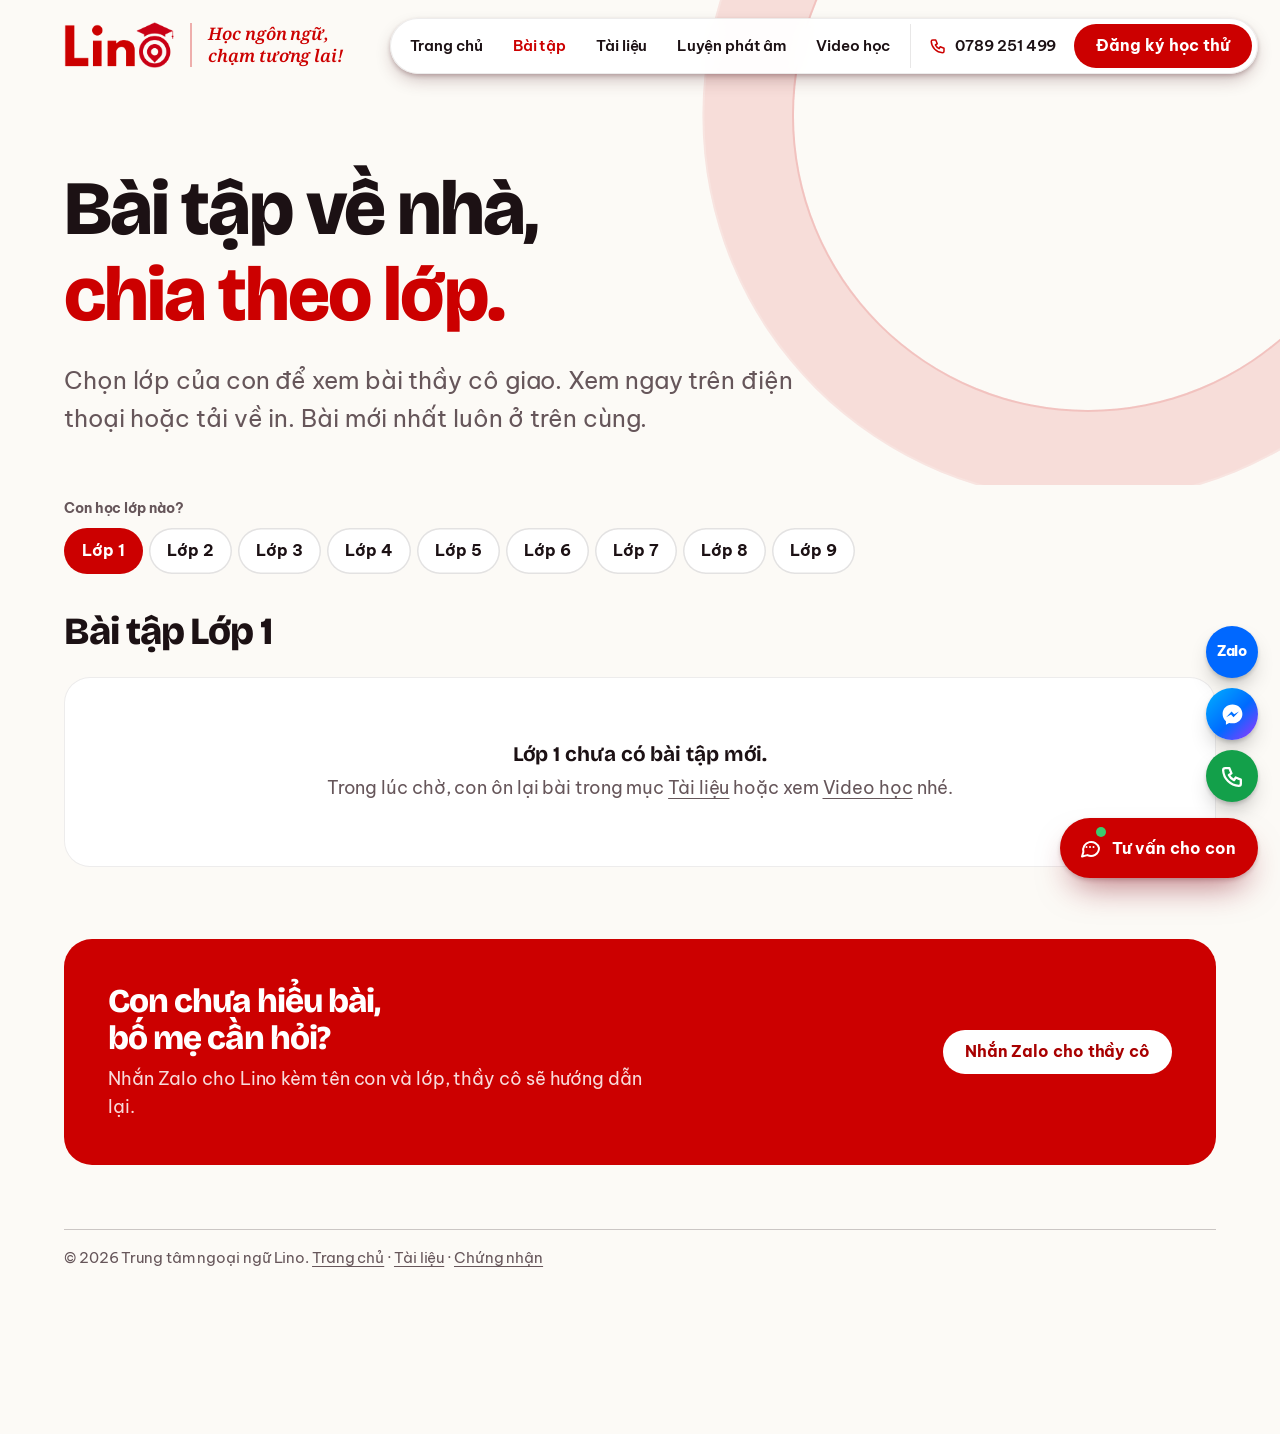
==== bai-tap.html @ 850c0e8b "Bài tập về nhà (Lớp 1-9), Chứng nhận và trang Quản lý file để chủ trung tâm tự tải lên - functions/a" ====
<!doctype html>
<html lang="vi">
<head>
<meta charset="utf-8">
<meta name="viewport" content="width=device-width, initial-scale=1, viewport-fit=cover">
<title>Bài tập về nhà · Lino</title>
<meta name="description" content="Bài tập về nhà thầy cô Lino giao cho từng lớp, xem trên điện thoại hoặc tải về in. Trung tâm ngoại ngữ Lino, Như Quỳnh, Hưng Yên.">
<meta name="theme-color" content="#CC0000">
<meta property="og:title" content="Bài tập về nhà · Lino">
<link rel="canonical" href="https://linoedugroup.com/bai-tap">
<meta property="og:description" content="Bài tập về nhà thầy cô Lino giao cho từng lớp, xem trên điện thoại hoặc tải về in.">
<meta property="og:url" content="https://linoedugroup.com/bai-tap">
<meta property="og:type" content="website">
<meta property="og:site_name" content="Lino Edu">
<meta property="og:image" content="https://linoedugroup.com/assets/share.jpg">
<meta property="og:image:width" content="1200">
<meta property="og:image:height" content="630">
<meta name="twitter:card" content="summary_large_image">
<link rel="icon" href="assets/mark.webp" type="image/webp">
<link rel="apple-touch-icon" href="assets/icon-180.png">
<link rel="preconnect" href="https://fonts.googleapis.com">
<link rel="preconnect" href="https://fonts.gstatic.com" crossorigin>
<link href="https://fonts.googleapis.com/css2?family=Be+Vietnam+Pro:wght@400;500;600;700&family=Bricolage+Grotesque:opsz,wght@12..96,500..800&family=Noto+Serif:ital,wght@1,600&display=swap" rel="stylesheet">
<link rel="stylesheet" href="scrollcraft.css?v=202611172050">
<link rel="stylesheet" href="site.css?v=202611172050">
<script>document.documentElement.classList.add('js');</script>
<style>
  body { background: var(--paper); }
  .p-hero { position: relative; padding: clamp(7.5rem, 13vw, 11rem) 0 clamp(2rem, 4vw, 3rem); overflow: hidden; }
  .p-hero::after { content: ""; position: absolute; z-index: 0; right: -8vw; top: -14vw; width: 46vw; aspect-ratio: 1; border-radius: 50%; pointer-events: none;
    box-shadow: 0 0 0 2px color-mix(in srgb, var(--red) 12%, transparent), 0 0 0 7vw color-mix(in srgb, var(--red) 3%, transparent), 0 0 0 calc(7vw + 2px) color-mix(in srgb, var(--red) 9%, transparent); }
  .p-hero .sc-wrap { position: relative; z-index: 1; }
  .p-hero h1 { font-size: clamp(2.6rem, 6vw, 5.4rem); max-width: 14ch; }
  .p-hero p { margin-top: var(--sc-5); max-width: 46ch; color: var(--sc-ink-soft); font-size: var(--sc-t-lg); line-height: 1.55; text-wrap: pretty; }

  .cn { padding-block: var(--sc-4) clamp(4rem, 9vw, 8rem); }
  .cn__anh { columns: 3 280px; column-gap: clamp(0.9rem, 1.6vw, 1.4rem); }
  .cn__the { break-inside: avoid; display: grid; gap: 10px; width: 100%; margin: 0 0 clamp(1.1rem, 2vw, 1.6rem); padding: 12px; border: 0; border-radius: 22px; background: #fff; cursor: zoom-in;
    text-align: left; color: inherit; font: inherit; box-shadow: 0 1px 2px hsl(352 55% 18% / 0.07), inset 0 0 0 1px color-mix(in srgb, var(--sc-ink) 7%, transparent);
    transition: transform 420ms var(--ease), box-shadow 420ms var(--ease); }
  .cn__the img { width: 100%; height: auto; display: block; border-radius: 12px; background: var(--blush); }
  .cn__the b { font: 700 1.05rem/1.3 var(--sc-font-display); padding: 0 4px; }
  .cn__the small { color: var(--sc-ink-soft); font-size: 0.88rem; line-height: 1.45; padding: 0 4px 4px; margin-top: -4px; }
  .cn__the:focus-visible { outline: 2px solid var(--red); outline-offset: 3px; }
  @media (hover: hover) and (pointer: fine) { .cn__the:hover { transform: translateY(-3px); box-shadow: 0 22px 40px -24px hsl(352 55% 18% / 0.5), inset 0 0 0 1px color-mix(in srgb, var(--sc-ink) 7%, transparent); } }

  .cn__tep { display: grid; grid-template-columns: repeat(2, minmax(0, 1fr)); gap: 12px; margin-top: var(--sc-6); }
  .tepc { display: grid; grid-template-columns: 44px minmax(0, 1fr) auto; gap: 14px; align-items: center; padding: 14px 16px; border-radius: 20px; background: #fff;
    box-shadow: inset 0 0 0 1px color-mix(in srgb, var(--sc-ink) 8%, transparent); }
  .tepc svg { width: 40px; height: 48px; }
  .tepc b { display: block; font: 700 1.02rem/1.3 var(--sc-font-display); }
  .tepc small { display: block; margin-top: 2px; color: var(--sc-ink-soft); font-size: 0.85rem; }
  .tepc__nut { display: flex; gap: 6px; }
  .tepc__nut .btn { min-height: 40px; padding: 0 14px; font-size: 0.9rem; }


  .lop-chon { position: sticky; top: 80px; z-index: 20; padding-block: 12px; background: color-mix(in srgb, var(--paper) 92%, transparent); -webkit-backdrop-filter: blur(12px); backdrop-filter: blur(12px); }
  .lop-chon p { margin: 0 0 8px; font-weight: 700; font-size: 0.9rem; color: var(--sc-ink-soft); }
  .seg { display: flex; gap: 6px; flex-wrap: wrap; }
  .seg button { position: relative; min-height: 46px; padding: 0 18px; border-radius: 999px; border: 0; cursor: pointer; background: #fff; color: var(--sc-ink);
    font: 700 0.98rem/1 var(--sc-font-text); box-shadow: inset 0 0 0 1.5px color-mix(in srgb, var(--sc-ink) 12%, transparent); transition: background-color 200ms var(--ease), color 200ms var(--ease); }
  .seg button[aria-pressed="true"] { background: var(--red); color: #fff; box-shadow: none; }
  .seg button i { position: absolute; top: -3px; right: -3px; min-width: 20px; height: 20px; padding: 0 5px; border-radius: 999px; background: #13A04A; color: #fff; font: 700 0.7rem/20px var(--sc-font-text); font-style: normal; }
  .seg button:focus-visible { outline: 2px solid var(--sc-ink); outline-offset: 2px; }
  @media (hover: hover) and (pointer: fine) { .seg button:not([aria-pressed="true"]):hover { background: var(--blush); } }
  .bt { padding-block: var(--sc-5) clamp(4rem, 9vw, 8rem); }
  .bt__dau { display: flex; flex-wrap: wrap; justify-content: space-between; align-items: end; gap: 10px; margin-bottom: var(--sc-5); }
  .bt__dau h2 { font-size: clamp(1.7rem, 3vw, 2.6rem); }
  .bt__dau span { color: var(--sc-ink-soft); font-weight: 600; font-size: var(--sc-t-sm); }
  .bt__ds { display: grid; gap: 12px; }
  .bai { display: grid; grid-template-columns: 76px minmax(0, 1fr) auto; gap: 16px; align-items: center; padding: 14px; border-radius: 22px; background: #fff;
    box-shadow: 0 1px 2px hsl(352 55% 18% / 0.06), inset 0 0 0 1px color-mix(in srgb, var(--sc-ink) 7%, transparent); }
  .bai__hinh { width: 76px; height: 76px; border-radius: 14px; overflow: hidden; display: grid; place-items: center; background: var(--paper); border: 0; padding: 0; cursor: pointer; }
  .bai__hinh img { width: 100%; height: 100%; object-fit: cover; }
  .bai__hinh svg { width: 40px; height: 48px; }
  .bai__ngay { display: flex; flex-wrap: wrap; gap: 6px; align-items: center; font-size: 0.8rem; font-weight: 700; color: var(--sc-ink-soft); }
  .bai__moi { padding: 2px 8px; border-radius: 999px; background: var(--red); color: #fff; }
  .bai b { display: block; margin-top: 4px; font: 700 1.1rem/1.3 var(--sc-font-display); text-wrap: balance; }
  .bai p { margin-top: 4px; color: var(--sc-ink-soft); line-height: 1.5; font-size: 0.95rem; }
  .bai__nut { display: flex; gap: 6px; }
  .bai__nut .btn { min-height: 42px; padding: 0 16px; font-size: 0.92rem; }
  .hoi { margin-top: clamp(2.5rem, 6vw, 4.5rem); display: grid; grid-template-columns: minmax(0, 1fr) auto; gap: var(--sc-5); align-items: center;
    padding: clamp(1.5rem, 3.5vw, 2.75rem); border-radius: 28px; background: var(--red); color: #fff; }
  .hoi h2 { font-size: clamp(1.5rem, 2.6vw, 2.3rem); max-width: 20ch; }
  .hoi p { margin-top: 8px; color: rgb(255 255 255 / 0.86); max-width: 46ch; line-height: 1.55; }
  .hoi .btn { background: #fff; color: var(--red-deep); }
  @media (max-width: 860px) {
    .lop-chon { top: 0; }
    .seg { flex-wrap: nowrap; overflow-x: auto; scrollbar-width: none; margin-inline: calc(var(--sc-gutter) * -1); padding: 4px var(--sc-gutter); }
    .seg::-webkit-scrollbar { display: none; }
    .seg button { flex: none; }
    .bai { grid-template-columns: 60px minmax(0, 1fr); gap: 12px; }
    .bai__hinh { width: 60px; height: 60px; }
    .bai__nut { grid-column: 1 / -1; }
    .bai__nut .btn { flex: 1; }
    .hoi { grid-template-columns: 1fr; }
  }
  .trong { padding: clamp(2.5rem, 6vw, 4rem) clamp(1.25rem, 3vw, 2.5rem); border-radius: 26px; background: #fff; text-align: center; color: var(--sc-ink-soft); line-height: 1.6;
    box-shadow: inset 0 0 0 1px color-mix(in srgb, var(--sc-ink) 8%, transparent); }
  .trong b { display: block; color: var(--sc-ink); font: 700 1.3rem/1.3 var(--sc-font-display); margin-bottom: 6px; }
  .quan-ly-nut { position: fixed; z-index: 57; left: 22px; bottom: 22px; }
  .foot { margin-top: var(--sc-8); padding-block: var(--sc-4) var(--sc-7); border-top: 1px solid var(--sc-hairline-strong); font-size: var(--sc-t-sm); color: var(--sc-ink-soft); }
  @media (max-width: 860px) {
    .cn__anh { columns: 2 150px; column-gap: 10px; }
    .cn__the { padding: 8px; border-radius: 16px; margin-bottom: 10px; }
    .cn__the b { font-size: 0.92rem; }
    .cn__the small { display: none; }
    .cn__tep { grid-template-columns: 1fr; }
    .tepc { grid-template-columns: 40px minmax(0, 1fr); }
    .tepc__nut { grid-column: 1 / -1; }
    .tepc__nut .btn { flex: 1; }
    .quan-ly-nut { bottom: calc(var(--dock-h) + 16px); left: 16px; }
    .foot { padding-bottom: calc(var(--dock-h) + var(--sc-6)); }
  }
</style>
</head>
<body>

<nav class="dock" aria-label="Điều hướng">
  <div class="dock__links">
    <a href="/">Trang chủ</a>
    <a href="/bai-tap" aria-current="page">Bài tập</a>
    <a href="/tai-lieu">Tài liệu</a>
    <a href="/phat-am">Luyện phát âm</a>
    <a href="/video-hoc">Video học</a>
  </div>
  <button class="dock__menu" type="button" aria-expanded="false" aria-controls="menu">
    <svg viewBox="0 0 24 24" fill="none" stroke="currentColor" stroke-width="2.2" stroke-linecap="round" aria-hidden="true"><path d="M4 7h16M4 12h16M4 17h10"/></svg>Menu
  </button>
  <a class="dock__call" href="tel:0789251499" aria-label="Gọi hotline Lino 0789 251 499">
    <svg viewBox="0 0 24 24" fill="none" stroke="currentColor" stroke-width="2" stroke-linecap="round" stroke-linejoin="round" aria-hidden="true"><path d="M5 4h4l2 5-2.5 1.5a11 11 0 0 0 5 5L15 13l5 2v4a2 2 0 0 1-2 2A16 16 0 0 1 3 6a2 2 0 0 1 2-2"/></svg>
    <span>0789 251 499</span>
  </a>
  <a class="btn" href="/#dang-ky">Đăng ký học thử</a>
</nav>
<div class="sheet" id="menu" aria-hidden="true">
  <button class="sheet__bg" type="button" tabindex="-1" aria-label="Đóng menu"></button>
  <nav class="sheet__panel" aria-label="Menu">
    <a href="/">Trang chủ <small>Lino</small></a>
    <a href="/bai-tap">Bài tập về nhà <small>Bạn đang ở đây</small></a>
    <a href="/tai-lieu">Tài liệu bài tập <small>Theo độ tuổi</small></a>
    <a href="/phat-am">Luyện phát âm cùng con <small>5 phút mỗi tối</small></a>
    <a href="/video-hoc">Video học cùng con <small>Kênh YouTube Lino</small></a>
    <a href="/chung-nhan">Chứng nhận <small>Giấy phép, chứng chỉ</small></a>
    <a href="/#dang-ky">Đăng ký học thử <small>Nhắn Zalo hoặc gọi</small></a>
  </nav>
</div>

<div class="top"><a href="/"><img src="assets/logo-word.webp" width="640" height="267" alt="Lino, về trang chủ"></a><p class="top__slogan">Học ngôn ngữ, <span>chạm tương lai!</span></p></div>

<main>
  <header class="p-hero">
    <div class="sc-wrap" data-sc-in data-sc-stagger="90">
      <h1>Bài tập về nhà, <span class="em">chia theo lớp.</span></h1>
      <p>Chọn lớp của con để xem bài thầy cô giao. Xem ngay trên điện thoại hoặc tải về in. Bài mới nhất luôn ở trên cùng.</p>
    </div>
  </header>

  <div class="lop-chon" id="lop-chon">
    <div class="sc-wrap"><p>Con học lớp nào?</p><div class="seg" id="lop" role="group" aria-label="Chọn lớp"></div></div>
  </div>

  <section class="bt">
    <div class="sc-wrap">
      <div id="noi-dung"><p class="trong">Đang tải…</p></div>
      <div class="hoi">
        <div>
          <h2>Con chưa hiểu bài, bố mẹ cần hỏi?</h2>
          <p>Nhắn Zalo cho Lino kèm tên con và lớp, thầy cô sẽ hướng dẫn lại.</p>
        </div>
        <a class="btn" href="https://zalo.me/0789251499" target="_blank" rel="noopener">Nhắn Zalo cho thầy cô</a>
      </div>
      <p class="foot">© 2026 Trung tâm ngoại ngữ Lino. <a href="/">Trang chủ</a> · <a href="/tai-lieu">Tài liệu</a> · <a href="/chung-nhan">Chứng nhận</a></p>
    </div>
  </section>
</main>

<script src="chinh-sua/ap-dung.js?v=202611172050"></script>
<script src="tep-chung.js?v=202611172050"></script>
<script src="data/cau-hinh.js?v=202611172050"></script>
<script src="vendor/lenis.min.js"></script>
<script src="scrollcraft.js?v=202611172050"></script>
<script src="site.js?v=202611172050"></script>
<script>
ScrollCraft.mount(document.body);
(function () {
  var L = window.LinoTep, el = document.getElementById('noi-dung'), seg = document.getElementById('lop');
  var D = null, chon = 1, KHOA = 'lino-lop';
  var h = /lop-(\d)/.exec(location.hash);
  try { chon = h ? +h[1] : (+localStorage.getItem(KHOA) || 1); } catch (e) { chon = h ? +h[1] : 1; }
  if (!(chon >= 1 && chon <= 9)) chon = 1;

  function ve() {
    var ten = D.ten, ds = D.lop[chon] || [];
    seg.innerHTML = ten.map(function (t, i) {
      var n = (D.lop[i + 1] || []).filter(function (m) { return L.moi(m.luc); }).length;
      return '<button type="button" data-l="' + (i + 1) + '" aria-pressed="' + (chon === i + 1) + '">' + L.esc(t) + (n ? '<i title="Bài mới trong tuần">' + n + '</i>' : '') + '</button>';
    }).join('');
    var anh = ds.filter(function (m) { return m.kieu === 'anh'; });
    el.innerHTML = '<div class="bt__dau"><h2>Bài tập ' + L.esc(ten[chon - 1]) + '</h2><span>' + (ds.length ? ds.length + ' bài' : '') + '</span></div>' +
      (ds.length ? '<div class="bt__ds">' + ds.map(function (m) {
        var hinh = m.kieu === 'anh' ? '<img src="' + L.nho(m) + '" alt="" loading="lazy">' : L.bieuTuong(m);
        var xem = m.kieu === 'anh' ? '<button class="btn" type="button" data-anh="' + anh.indexOf(m) + '">Xem ảnh</button>'
          : m.kieu === 'pdf' ? '<a class="btn" href="' + L.link(m) + '" target="_blank" rel="noopener">Xem</a>' : '';
        var mo = m.kieu === 'anh'
          ? '<button class="bai__hinh" type="button" data-anh="' + anh.indexOf(m) + '" aria-label="Xem ảnh ' + L.esc(m.ten) + '">' + hinh + '</button>'
          : '<a class="bai__hinh" href="' + L.link(m, m.kieu !== 'pdf') + '"' + (m.kieu === 'pdf' ? ' target="_blank" rel="noopener"' : '') + ' aria-label="Mở ' + L.esc(m.ten) + '">' + hinh + '</a>';
        return '<article class="bai">' + mo +
          '<div><span class="bai__ngay">' + (L.moi(m.luc) ? '<span class="bai__moi">Mới</span>' : '') + 'Giao ngày ' + L.ngay(m.luc) + ' · ' + L.nhan(m) + ' · ' + L.co(m.co) + '</span>' +
          '<b>' + L.esc(m.ten) + '</b>' + (m.ghi ? '<p>' + L.esc(m.ghi) + '</p>' : '') + '</div>' +
          '<div class="bai__nut">' + xem + '<a class="btn btn--line" href="' + L.link(m, true) + '">Tải về</a></div></article>';
      }).join('') + '</div>'
      : '<div class="trong"><b>' + L.esc(ten[chon - 1]) + ' chưa có bài tập mới.</b>Trong lúc chờ, con ôn lại bài trong mục <a href="/tai-lieu">Tài liệu</a> hoặc xem <a href="/video-hoc">Video học</a> nhé.</div>');
    el.onclick = function (e) { var b = e.target.closest('[data-anh]'); if (b) L.xemAnh(anh, +b.getAttribute('data-anh')); };
  }
  seg.addEventListener('click', function (e) {
    var b = e.target.closest('button'); if (!b || !D) return;
    chon = +b.getAttribute('data-l');
    try { localStorage.setItem(KHOA, chon); history.replaceState(null, '', '#lop-' + chon); } catch (er) {}
    ve();
  });
  L.lay('bai-tap').then(function (d) {
    D = d || { ten: ['Lớp 1', 'Lớp 2', 'Lớp 3', 'Lớp 4', 'Lớp 5', 'Lớp 6', 'Lớp 7', 'Lớp 8', 'Lớp 9'], lop: {} };
    ve();
  });
  try {
    if (sessionStorage.getItem('gd-mk')) {
      var a = document.createElement('a'); a.className = 'btn quan-ly-nut'; a.href = '/quan-ly#bai-tap'; a.textContent = '＋ Giao bài tập mới';
      document.body.appendChild(a);
    }
  } catch (e) {}
})();
</script>
</body>
</html>
---- scrollcraft.css ----
/* ============================================================================
   scrollcraft.css: the taste floor
   ----------------------------------------------------------------------------
   Two layers, and the split matters:

     TOKENS   what you override per brand. Colour roles, the type ramp, the
              spacing scale, elevation, motion. A brand is ~12 values.
     DEVICES  what the engine drives. Do not restyle these to taste; they are
              the mechanism. Style your own markup instead.

   Nothing here draws a "component". There are no card, badge, or pill classes,
   because a stylesheet that ships those is how every page built on it ends up
   with the same shapes. You get a floor and a vocabulary; the composition is
   yours.
   ========================================================================== */

/* ---------------------------------------------------------------- tokens -- */
:root {
  /* --- colour roles. Override these six and the page is rebranded. -------- */
  --sc-canvas:      #08090b;   /* the page ground. Drift interpolates this.   */
  --sc-surface:     #101217;   /* anything raised off the ground             */
  --sc-ink:         #f4f2ef;   /* primary text                               */
  --sc-ink-soft:    #9a9ba1;   /* secondary text. Tinted, never flat gray.   */
  --sc-accent:      #d8ff3e;   /* ONE accent. It owns a region, not confetti. */
  --sc-accent-ink:  #08090b;   /* text that sits on the accent               */

  --sc-hairline:    color-mix(in oklab, var(--sc-ink) 12%, transparent);
  --sc-hairline-strong: color-mix(in oklab, var(--sc-ink) 22%, transparent);

  /* --- type. Two families max. Display carries voice, text carries prose. - */
  --sc-font-display: "Instrument Sans", "Geist", system-ui, sans-serif;
  --sc-font-text:    "Geist", system-ui, sans-serif;
  --sc-font-mono:    "Geist Mono", ui-monospace, monospace;

  /* Fluid ramp. Tracking tightens as size grows because a face set at 6rem
     with 0 tracking reads loose; this is optical correction, not decoration. */
  --sc-t-xs:   clamp(0.75rem, 0.72rem + 0.15vw, 0.82rem);
  --sc-t-sm:   clamp(0.875rem, 0.84rem + 0.18vw, 0.95rem);
  --sc-t-base: clamp(1rem, 0.96rem + 0.22vw, 1.125rem);
  --sc-t-lg:   clamp(1.2rem, 1.1rem + 0.5vw, 1.5rem);
  --sc-t-xl:   clamp(1.6rem, 1.35rem + 1.2vw, 2.25rem);
  --sc-t-2xl:  clamp(2.1rem, 1.6rem + 2.4vw, 3.4rem);
  --sc-t-3xl:  clamp(2.8rem, 1.9rem + 4.2vw, 5rem);
  --sc-t-4xl:  clamp(3.4rem, 1.9rem + 6.6vw, 7.5rem);

  --sc-track-tight:  -0.035em;
  --sc-track-snug:   -0.02em;
  --sc-track-normal: -0.005em;
  --sc-track-wide:    0.08em;

  --sc-leading-none: 0.94;
  --sc-leading-tight: 1.06;
  --sc-leading-body: 1.62;

  --sc-measure: 62ch;

  /* --- space. 4px base: the useful middle steps an 8-only scale misses. --- */
  --sc-1: 0.25rem;  --sc-2: 0.5rem;   --sc-3: 0.75rem;  --sc-4: 1rem;
  --sc-5: 1.5rem;   --sc-6: 2rem;     --sc-7: 3rem;     --sc-8: 4rem;
  --sc-9: 6rem;     --sc-10: 8rem;    --sc-11: 12rem;

  /* Section rhythm is fluid so a phone doesn't inherit desktop air. */
  --sc-section: clamp(4.5rem, 9vw, 11rem);
  --sc-gutter:  clamp(1.25rem, 5vw, 5.5rem);
  --sc-maxw:    82rem;

  /* --- radius. Pick one scale for the page and hold it. ------------------- */
  --sc-r-sm: 6px;  --sc-r-md: 12px;  --sc-r-lg: 20px;  --sc-r-pill: 999px;

  /* --- elevation. Every shadow has an offset AND a soft blur, and is tinted
         to the canvas hue. A zero-offset coloured halo is decoration, not
         depth, so there isn't one here. ---------------------------------- */
  --sc-shadow-color: 220 40% 2%;
  --sc-e1: 0 1px 2px hsl(var(--sc-shadow-color) / 0.28),
           0 2px 6px -1px hsl(var(--sc-shadow-color) / 0.20);
  --sc-e2: 0 2px 4px hsl(var(--sc-shadow-color) / 0.24),
           0 8px 18px -4px hsl(var(--sc-shadow-color) / 0.30);
  --sc-e3: 0 4px 8px hsl(var(--sc-shadow-color) / 0.22),
           0 18px 40px -8px hsl(var(--sc-shadow-color) / 0.38),
           0 48px 90px -24px hsl(var(--sc-shadow-color) / 0.30);

  /* Edge light: a 1px top highlight sells a raised surface better than any
     amount of blur, because real raised things catch light on their lip. */
  --sc-edge: inset 0 1px 0 color-mix(in oklab, var(--sc-ink) 10%, transparent);

  /* --- motion. Built-in CSS easings are too weak for UI. ------------------ */
  --sc-ease-out:    cubic-bezier(0.23, 1, 0.32, 1);
  --sc-ease-in-out: cubic-bezier(0.77, 0, 0.175, 1);
  --sc-ease-drawer: cubic-bezier(0.32, 0.72, 0, 1);
  --sc-d-fast: 160ms;  --sc-d-base: 240ms;  --sc-d-slow: 420ms;

  --sc-z-stage: 1; --sc-z-copy: 20; --sc-z-chrome: 60;
}

/* --------------------------------------------------------------- reset -- */
*, *::before, *::after { box-sizing: border-box; }
html { -webkit-text-size-adjust: 100%; scroll-behavior: smooth; }
@media (prefers-reduced-motion: reduce) { html { scroll-behavior: auto; } }

body {
  margin: 0;
  background: var(--sc-canvas);
  color: var(--sc-ink);
  font-family: var(--sc-font-text);
  font-size: var(--sc-t-base);
  line-height: var(--sc-leading-body);
  letter-spacing: var(--sc-track-normal);
  -webkit-font-smoothing: antialiased;
  text-rendering: optimizeLegibility;
  font-synthesis-weight: none;
  overflow-x: clip;
}
img, video, canvas, svg { display: block; max-width: 100%; }
button, input, select, textarea { font: inherit; color: inherit; }

/* ------------------------------------------------- the browser surfaces --
   The parts you did not draw still carry the design. Selection, caret, focus
   ring, scrollbar and tabular numerals all ship with defaults that belong to no
   design system. Theming them is the cheapest signal that a page was built
   rather than assembled, and it is the step that gets skipped most reliably. */
::selection { background: var(--sc-accent); color: var(--sc-accent-ink); }
:root { caret-color: var(--sc-accent); accent-color: var(--sc-accent); }
:focus-visible {
  outline: 2px solid var(--sc-accent);
  outline-offset: 3px;
  border-radius: var(--sc-r-sm);
}
:where(a) { color: inherit; text-decoration-thickness: 1px; text-underline-offset: 0.22em; }
@supports (scrollbar-color: auto) {
  html { scrollbar-color: color-mix(in oklab, var(--sc-ink) 26%, transparent) transparent; scrollbar-width: thin; }
}
:where(table, .sc-nums, [data-sc-count]) { font-variant-numeric: tabular-nums; }

/* ----------------------------------------------------------- typography -- */
.sc-display {
  font-family: var(--sc-font-display);
  font-weight: 500;
  line-height: var(--sc-leading-none);
  letter-spacing: var(--sc-track-tight);
  text-wrap: balance;
  margin: 0;
}
.sc-display--xl { font-size: var(--sc-t-4xl); }
.sc-display--lg { font-size: var(--sc-t-3xl); }
.sc-display--md { font-size: var(--sc-t-2xl); letter-spacing: var(--sc-track-snug); }
.sc-lede {
  font-size: var(--sc-t-lg);
  line-height: 1.44;
  letter-spacing: var(--sc-track-snug);
  color: var(--sc-ink);
  max-width: 46ch;
  text-wrap: pretty;
  margin: 0;
}
.sc-body { max-width: var(--sc-measure); color: var(--sc-ink-soft); text-wrap: pretty; margin: 0; }
.sc-label {
  font-family: var(--sc-font-mono);
  font-size: var(--sc-t-xs);
  letter-spacing: var(--sc-track-wide);
  text-transform: uppercase;
  color: var(--sc-ink-soft);
}

/* ---------------------------------------------------------------- layout -- */
.sc-wrap { width: 100%; max-width: var(--sc-maxw); margin-inline: auto; padding-inline: var(--sc-gutter); }
.sc-section { padding-block: var(--sc-section); }
/* More space above a heading than below it: the gap belongs to the boundary,
   not to the pair. */
.sc-stack > * + * { margin-top: var(--sc-4); }
.sc-stack > :is(h1,h2,h3) { margin-top: var(--sc-7); }
.sc-stack > :is(h1,h2,h3):first-child { margin-top: 0; }
.sc-rule { height: 1px; border: 0; background: var(--sc-hairline); margin: 0; }

/* =============================================================== DEVICES ==
   Driven by the engine. Restyle your own markup, not these.                */

.sc-act--pinned { position: relative; }
.sc-stage {
  position: sticky; top: 0;
  height: 100vh; height: 100svh;
  overflow: clip;
  z-index: var(--sc-z-stage);
}

/* scrub / sequence media */
.sc-stage :is(video[data-sc-scrub], canvas[data-sc-sequence], .sc-stage__poster) {
  position: absolute; inset: 0;
  width: 100%; height: 100%;
  object-fit: cover;
}
video[data-sc-scrub] { opacity: 0; transition: opacity 380ms var(--sc-ease-out); }
.sc-has-clip video[data-sc-scrub] { opacity: 1; }
/* The poster is a live frame-holder, not a placeholder: it stays up until a
   real video frame has painted, which is what stops the blank-stage flash. */
.sc-stage__poster { z-index: 0; transition: opacity 380ms var(--sc-ease-out); }
.sc-has-clip .sc-stage__poster { opacity: 0; }

/* A scrim only where text sits. A full-frame darkening layer flattens the
   image everywhere to fix contrast in one corner. */
.sc-scrim {
  position: absolute; inset: 0; pointer-events: none; z-index: 1;
  background: linear-gradient(
    var(--sc-scrim-angle, 180deg),
    color-mix(in oklab, var(--sc-canvas) var(--sc-scrim-a, 78%), transparent) 0%,
    color-mix(in oklab, var(--sc-canvas) 30%, transparent) 42%,
    transparent 68%);
}
/* Point the scrim at the copy. A scrim gradient that darkens the top while the
   copy sits at the bottom fixes contrast nowhere and flattens the image
   everywhere, which is the most common way text-over-video goes wrong. */
.sc-scrim--bottom { --sc-scrim-angle: 0deg; }
.sc-scrim--left   { --sc-scrim-angle: 90deg; }
.sc-scrim--right  { --sc-scrim-angle: 270deg; }

/* Corner scrims, for copy anchored to a corner. An edge gradient has to darken
   a whole band across the frame to cover one corner; a corner gradient puts the
   density where the text is and leaves the rest of the image alone. Pair with
   .sc-copy--lead / .sc-copy--trail. */
.sc-scrim--lead {
  background: linear-gradient(to top right,
    color-mix(in oklab, var(--sc-canvas) 94%, transparent) 0%,
    color-mix(in oklab, var(--sc-canvas) 72%, transparent) 30%,
    color-mix(in oklab, var(--sc-canvas) 30%, transparent) 52%,
    transparent 72%);
}
.sc-scrim--trail {
  background: linear-gradient(to top left,
    color-mix(in oklab, var(--sc-canvas) 94%, transparent) 0%,
    color-mix(in oklab, var(--sc-canvas) 72%, transparent) 30%,
    color-mix(in oklab, var(--sc-canvas) 30%, transparent) 52%,
    transparent 72%);
}
/* A band across the bottom, for copy that spans the full width of the frame.
   That is what both corner anchors become below 860px, and it is also the right
   shape whenever the copy block is wider than a corner. */
.sc-scrim--band {
  background: linear-gradient(to top,
    color-mix(in oklab, var(--sc-canvas) 94%, transparent) 0%,
    color-mix(in oklab, var(--sc-canvas) 74%, transparent) 22%,
    color-mix(in oklab, var(--sc-canvas) 30%, transparent) 42%,
    transparent 58%);
}
.sc-scrim--vignette {
  background: radial-gradient(120% 90% at 50% 45%, transparent 40%,
              color-mix(in oklab, var(--sc-canvas) 70%, transparent) 100%);
}

/* copy over a stage.
   max-width is in rem, never ch. A `ch` on this container resolves against the
   CONTAINER's font-size (body size), not the display size of the heading inside
   it, so `max-width: 20ch` here silently produces a ~180px column and wraps a
   hero headline to six lines. Set a ch measure on the text element itself. */
.sc-copy {
  position: absolute; z-index: var(--sc-z-copy);
  inset-inline: var(--sc-gutter);
  max-width: min(46rem, 76vw);
  will-change: opacity, transform;
}
.sc-copy--lead   { left: var(--sc-gutter); bottom: clamp(3rem, 12vh, 9rem); }
/* inset-inline FIRST. It is the shorthand for left+right, so declaring it after
   `left: 50%` resets left to auto and the block drifts off the left edge. */
.sc-copy--center { inset-inline: auto; left: 50%; top: 50%; translate: -50% -50%; text-align: center; }
.sc-copy--trail  { inset-inline: auto; right: var(--sc-gutter); bottom: clamp(3rem, 12vh, 9rem); text-align: right; }

/* cue defaults: the engine writes opacity/transform inline, these are the
   pre-paint state so nothing flashes before the first read() */
[data-sc-cue] { opacity: 0; will-change: opacity, transform; }
.sc-ready [data-sc-cue] { transition: none; }

/* kinetic split */
.sc-split { display: inline-block; overflow: hidden; vertical-align: top; }
/* Descenders live below the baseline; a line mask clipped to the line box eats
   the tails off g, y, p, j. The padding buys them room back. */
.sc-split--line { display: block; padding-bottom: 0.14em; margin-bottom: -0.14em; }
.sc-split__i { display: inline-block; will-change: transform, opacity; }
.sc-is-split { opacity: 1 !important; }

/* horizontal rail */
[data-sc-pan] { display: flex; will-change: transform; }

/* reveal + parallax */
[data-sc-reveal] { will-change: clip-path; }
[data-sc-parallax] { will-change: transform; }

/* flow reveal (fires once) */
[data-sc-in], [data-sc-stagger] > * {
  opacity: 0;
  transform: translate3d(0, 14px, 0);
  transition: opacity 620ms var(--sc-ease-out), transform 620ms var(--sc-ease-out);
}
[data-sc-in].sc-in, [data-sc-stagger] > .sc-in { opacity: 1; transform: none; }

/* pointer devices */
[data-sc-tilt] { transform-style: preserve-3d; will-change: transform; }
[data-sc-magnet] { will-change: transform; }
/* isolation always; position only if nothing more specific already set it.
   Written with :where() (zero specificity) on purpose: a plain `position:
   relative` here has the same weight as `.sc-stage` and, being later in the
   file, silently wins. A stage carrying both attributes then stops being
   sticky and the whole act scrolls away instead of pinning. */
[data-sc-spotlight] { isolation: isolate; }
:where([data-sc-spotlight]) { position: relative; }
[data-sc-spotlight]::after {
  content: ""; position: absolute; inset: 0; pointer-events: none; z-index: 2;
  background: radial-gradient(
    28rem 28rem at calc(var(--sc-mx, 0.5) * 100%) calc(var(--sc-my, 0.5) * 100%),
    color-mix(in oklab, var(--sc-accent) 16%, transparent), transparent 70%);
  opacity: 0; transition: opacity var(--sc-d-slow) var(--sc-ease-out);
}
[data-sc-spotlight]:hover::after { opacity: 1; }

/* =========================================================== WORLDFLIGHT ==
   One fixed stage for the whole page. The only thing in document flow is the
   spacer, and it is empty. If you find yourself adding a section here, you want
   act mode instead: the moment a real block scrolls past the fixed stage, the
   page has a seam again and the whole point is gone.                        */

[data-sc-mode="worldflight"] { position: relative; }

.sc-world {
  position: fixed; inset: 0;
  overflow: clip;
  z-index: var(--sc-z-stage);
  background: var(--sc-canvas);
}

/* Every leg is mounted for the life of the page and stacked in the same box.
   The engine owns opacity, visibility and z-index here; do not set them. */
.sc-world__seg {
  position: absolute; inset: 0;
  opacity: 0;
  will-change: opacity;
}
.sc-world__seg > :is(video, img, canvas) {
  position: absolute; inset: 0;
  width: 100%; height: 100%;
  object-fit: cover;
}
/* The poster is the frame-holder AND the first camera move: the engine pushes
   it in slowly until a real decoded frame is available to replace it. */
.sc-world__poster {
  z-index: 0;
  transform-origin: 50% 50%;
  transition: opacity 420ms var(--sc-ease-out);
}
.sc-world__seg > video { z-index: 1; }
.sc-world__seg.sc-has-clip .sc-world__poster { opacity: 0; }
/* The act stylesheet lights a clip through its ancestor act. A worldflight leg
   has no act, so match the class the engine also writes on the clip itself. */
video[data-sc-scrub].sc-has-clip { opacity: 1; }

/* The copy layer is fixed too, and inert by default: the engine hands
   pointer-events back to a block only while it is actually legible. */
.sc-world__copy {
  position: fixed; inset: 0;
  z-index: var(--sc-z-copy);
  pointer-events: none;
}
.sc-world__scrim { position: absolute; inset: 0; pointer-events: none; z-index: 0; }
[data-sc-copy] {
  opacity: 0;
  pointer-events: none;
  will-change: opacity, transform;
}
.sc-ready [data-sc-copy] { transition: none; }

/* The track. Empty on purpose. */
.sc-world__spacer { pointer-events: none; }

/* scroll progress */
[data-sc-progress] {
  position: fixed; inset: 0 0 auto 0; height: 2px; z-index: var(--sc-z-chrome);
  background: var(--sc-accent); transform-origin: 0 50%; transform: scaleX(0);
  will-change: transform;
}

/* ----------------------------------------------------------- atmosphere --
   Depth is not only shadow. Grain keeps a flat dark ground from banding, and
   it is the difference between "a dark page" and "a lit room". */
.sc-grain { position: fixed; inset: 0; pointer-events: none; z-index: 3; opacity: 0.045; }
.sc-grain::before {
  content: ""; position: absolute; inset: -50%;
  background-image: url("data:image/svg+xml;utf8,<svg xmlns='http://www.w3.org/2000/svg' width='140' height='140'><filter id='n'><feTurbulence type='fractalNoise' baseFrequency='0.85' numOctaves='3'/></filter><rect width='140' height='140' filter='url(%23n)'/></svg>");
}

/* -------------------------------------------------------- reduced motion -- */
@media (prefers-reduced-motion: reduce) {
  /* Fewer and gentler, not zero. Opacity still carries the reveal so the page
     is comprehensible; every position change is dropped. */
  [data-sc-in], [data-sc-stagger] > * { transform: none; transition-duration: 220ms; }
  [data-sc-parallax], [data-sc-pan], .sc-split__i { transform: none !important; }
  /* A wipe is a position change too. Show reveal content settled. */
  [data-sc-reveal] { clip-path: none !important; }
  /* A rail's transform IS its navigation, not decoration. Zeroing it the way
     parallax and kinetic type are zeroed parks the act on its first screenful
     and makes everything past the fold unreachable: a device degrading into
     missing content. Hand the travel back to the reader as an ordinary scroll
     region instead, so the same items are all still gettable without motion.
     A build that would rather re-lay the rail out as a grid can still do that;
     this is the floor, not the ceiling. */
  [data-sc-act="pan"] .sc-stage,
  [data-sc-act="pan"] [data-sc-stage] {
    overflow-x: auto; overflow-y: hidden;
    overscroll-behavior-x: contain;
    scroll-snap-type: x proximity;
  }
  [data-sc-pan] > * { scroll-snap-align: center; }
  [data-sc-spotlight]::after { display: none; }
  /* A worldflight keeps its whole story here. No clip is ever fetched, so the
     posters are the film, and they cross-dissolve through exactly the same
     seams at exactly the same scroll positions. The push-in and the copy drift
     are the only things that go. */
  .sc-world__poster, [data-sc-copy] { transform: none !important; }
}

/* --------------------------------------------------------------- mobile -- */
@media (max-width: 860px) {
  .sc-copy { inset-inline: var(--sc-gutter); max-width: none; }
  .sc-copy--trail { text-align: left; }
  .sc-stage { height: 100svh; }
  /* .sc-copy--trail re-anchors to the left and spans the full width here, so a
     bottom-RIGHT corner gradient darkens the one corner the copy just left and
     guarantees a contrast failure over any bright clip. Point the density at
     the copy: the same band .sc-scrim--band paints. */
  .sc-scrim--trail {
    background: linear-gradient(to top,
      color-mix(in oklab, var(--sc-canvas) 94%, transparent) 0%,
      color-mix(in oklab, var(--sc-canvas) 74%, transparent) 22%,
      color-mix(in oklab, var(--sc-canvas) 30%, transparent) 42%,
      transparent 58%);
  }
}
---- site.css ----
/* Lino: shared chrome for every page. Navigation, the chat, buttons, subpage shell.
   The scroll engine stays untouched; this file only themes and adds. */

:root {
  --sc-canvas:     #FCFAF6;
  --sc-surface:    #FFFFFF;
  --sc-ink:        #1C1114;
  --sc-ink-soft:   #66565A;
  --sc-accent:     #CC0000;
  --sc-accent-ink: #FFFFFF;
  --sc-font-display: "Bricolage Grotesque", "Be Vietnam Pro", system-ui, sans-serif;
  --sc-font-text:    "Be Vietnam Pro", system-ui, sans-serif;
  --sc-shadow-color: 352 55% 18%;

  --red: #CC0000;
  --red-deep: #A80000;
  --paper: #FCFAF6;
  --blush: #FBEDEA;
  --night: #170A0D;
  --r-photo: 22px;
  --dock-h: 0px;
  --ease: cubic-bezier(0.22, 1, 0.36, 1);
}

[hidden] { display: none !important; }
html.lenis, html.lenis body { height: auto; }
.lenis.lenis-smooth { scroll-behavior: auto !important; }
.lenis.lenis-stopped { overflow: hidden; }

h1, h2, h3 { font-family: var(--sc-font-display); font-weight: 800; line-height: 1.12;
  letter-spacing: -0.028em; margin: 0; text-wrap: balance; }
p { margin: 0; }
.vh { position: absolute; width: 1px; height: 1px; overflow: hidden; clip-path: inset(50%); white-space: nowrap; }
.em { color: var(--red); }

/* ----------------------------------------------------------------- buttons -- */
.btn {
  display: inline-flex; align-items: center; justify-content: center; gap: 8px;
  min-height: 44px; padding: 0 22px; border-radius: 999px; border: 0; cursor: pointer;
  background: var(--red); color: #fff; font: 700 1rem/1.1 var(--sc-font-text); text-decoration: none; white-space: nowrap;
  transition: background-color 160ms var(--ease), transform 160ms var(--ease), box-shadow 160ms var(--ease);
}
.btn svg { width: 18px; height: 18px; flex: none; }
.btn:active { transform: scale(0.97); }
.btn:focus-visible { outline: 2px solid var(--sc-ink); outline-offset: 3px; }
.btn--line { background: #fff; color: var(--sc-ink); box-shadow: inset 0 0 0 1.5px color-mix(in srgb, var(--sc-ink) 20%, transparent); }
.btn--soft { background: var(--blush); color: var(--red-deep); }
@media (hover: hover) and (pointer: fine) {
  .btn:hover { background: var(--red-deep); }
  .btn--line:hover { background: color-mix(in srgb, var(--red) 7%, #fff); }
  .btn--soft:hover { background: color-mix(in srgb, var(--red) 16%, #fff); }
}

/* -------------------------------------------------------------------- dock -- */
.dock {
  position: fixed; z-index: var(--sc-z-chrome, 50);
  top: 18px; right: 22px;
  display: flex; align-items: center; gap: 4px;
  padding: 6px; border-radius: 999px;
  background: color-mix(in srgb, #fff 94%, transparent);
  -webkit-backdrop-filter: blur(10px); backdrop-filter: blur(10px);
  box-shadow: var(--sc-e2, 0 8px 24px -10px hsl(352 55% 18% / 0.3)), inset 0 0 0 1px color-mix(in srgb, var(--sc-ink) 8%, transparent);
  transition: opacity 260ms var(--ease), transform 260ms var(--ease);
}
.dock.is-away { opacity: 0; transform: translateY(-10px); pointer-events: none; }
.dock__links { display: flex; gap: 2px; padding-right: 6px; margin-right: 2px; border-right: 1px solid color-mix(in srgb, var(--sc-ink) 10%, transparent); }
.dock__links a, .dock__call, .dock__menu {
  display: inline-flex; align-items: center; gap: 8px;
  min-height: 44px; padding: 0 14px; border-radius: 999px; border: 0; background: none; cursor: pointer;
  color: var(--sc-ink); font: 600 0.95rem/1 var(--sc-font-text); text-decoration: none; white-space: nowrap;
  transition: background-color 160ms var(--ease), color 160ms var(--ease);
}
.dock__links a[aria-current="page"] { color: var(--red); }
.dock__call { font-variant-numeric: tabular-nums; padding-left: 12px; }
.dock__call svg, .dock__menu svg { width: 18px; height: 18px; color: var(--red); flex: none; }
.dock__menu { display: none; }
@media (hover: hover) and (pointer: fine) {
  .dock__links a:hover, .dock__call:hover { background: color-mix(in srgb, var(--red) 8%, transparent); }
}

/* the sheet that holds the links on a phone */
.sheet { position: fixed; inset: 0; z-index: 70; display: grid; align-items: end; visibility: hidden; }
.sheet.is-open { visibility: visible; }
.sheet__bg { position: absolute; inset: 0; background: rgb(23 10 13 / 0.42); opacity: 0; transition: opacity 280ms var(--ease); border: 0; padding: 0; }
.sheet.is-open .sheet__bg { opacity: 1; }
.sheet__panel {
  position: relative; margin: 10px; padding: 12px 12px calc(14px + env(safe-area-inset-bottom, 0px));
  border-radius: 26px; background: #fff; box-shadow: 0 -10px 40px -12px rgb(0 0 0 / 0.35);
  transform: translateY(110%); transition: transform 380ms var(--ease);
}
.sheet.is-open .sheet__panel { transform: none; }
.sheet__panel a { display: flex; align-items: center; justify-content: space-between; min-height: 56px; padding: 0 16px; border-radius: 16px;
  color: var(--sc-ink); font: 700 1.12rem/1.2 var(--sc-font-display); letter-spacing: -0.01em; text-decoration: none; }
.sheet__panel a small { font: 500 0.85rem/1.2 var(--sc-font-text); color: var(--sc-ink-soft); letter-spacing: 0; }
.sheet__panel a:active { background: var(--blush); }
.sheet__panel a + a { border-top: 1px solid color-mix(in srgb, var(--sc-ink) 7%, transparent); }

/* -------------------------------------------------------- subpage header -- */
.top { position: absolute; z-index: 5; left: var(--sc-gutter); top: 22px; display: flex; align-items: center; gap: 16px; }
.top a { display: block; border-radius: 10px; }
.top img { height: 46px; width: auto; max-width: none; display: block; }
.top__slogan { padding-left: 16px; border-left: 2px solid color-mix(in srgb, var(--red) 30%, transparent);
  font: italic 600 1.08rem/1.25 "Noto Serif", "Times New Roman", Georgia, serif; color: var(--red); white-space: nowrap; }
.top__slogan span { display: block; }

/* --------------------------------------------------------------------- chat -- */
.chat-fab {
  position: fixed; z-index: 60; right: 22px; bottom: 22px;
  display: inline-flex; align-items: center; gap: 10px;
  min-height: 60px; padding: 0 22px 0 18px; border-radius: 999px; border: 0; cursor: pointer;
  background: var(--red); color: #fff; font: 700 1rem/1 var(--sc-font-text);
  box-shadow: 0 2px 4px hsl(352 70% 20% / 0.22), 0 18px 34px -12px hsl(352 80% 30% / 0.6);
  transition: transform 260ms var(--ease), opacity 220ms var(--ease), background-color 160ms var(--ease);
}
.chat-fab svg { width: 24px; height: 24px; }
.chat-fab:active { transform: scale(0.96); }
.chat-fab:focus-visible { outline: 2px solid var(--sc-ink); outline-offset: 3px; }
.chat-fab__dot { position: absolute; top: 9px; left: 36px; width: 10px; height: 10px; border-radius: 50%; background: #3CCB6E; box-shadow: 0 0 0 2px var(--red); }
.chat-open .chat-fab { opacity: 0; transform: scale(0.8) translateY(10px); pointer-events: none; }
@media (hover: hover) and (pointer: fine) { .chat-fab:hover { background: var(--red-deep); transform: translateY(-2px); } }

.chat-nudge {
  position: fixed; z-index: 59; right: 96px; bottom: 26px; max-width: 18rem;
  padding: 14px 40px 14px 16px; border-radius: 18px 18px 6px 18px; background: #fff; color: var(--sc-ink);
  font: 500 0.98rem/1.45 var(--sc-font-text);
  box-shadow: 0 2px 4px hsl(352 55% 18% / 0.12), 0 18px 34px -14px hsl(352 55% 18% / 0.4), inset 0 0 0 1px color-mix(in srgb, var(--sc-ink) 7%, transparent);
  opacity: 0; transform: translateY(10px) scale(0.98); transform-origin: 100% 100%; pointer-events: none;
  transition: opacity 320ms var(--ease), transform 420ms var(--ease);
}
.chat-nudge.is-on { opacity: 1; transform: none; pointer-events: auto; cursor: pointer; }
.chat-nudge__x { position: absolute; top: 6px; right: 6px; width: 32px; height: 32px; border: 0; border-radius: 50%; background: none; cursor: pointer; color: var(--sc-ink-soft); font-size: 1.2rem; line-height: 1; }
.chat-open .chat-nudge { opacity: 0; pointer-events: none; }

.chat {
  position: fixed; z-index: 61; right: 22px; bottom: 22px;
  width: min(25rem, calc(100vw - 32px)); height: min(40rem, calc(100svh - 120px));
  display: flex; flex-direction: column; overflow: hidden;
  border-radius: 26px; background: var(--paper);
  box-shadow: 0 2px 6px hsl(352 55% 18% / 0.14), 0 40px 80px -24px hsl(352 55% 18% / 0.55), inset 0 0 0 1px color-mix(in srgb, var(--sc-ink) 7%, transparent);
  opacity: 0; transform: translateY(18px) scale(0.96); transform-origin: 100% 100%; visibility: hidden;
  transition: opacity 260ms var(--ease), transform 420ms var(--ease), visibility 0s linear 420ms;
}
.chat-open .chat { opacity: 1; transform: none; visibility: visible; transition: opacity 260ms var(--ease), transform 420ms var(--ease), visibility 0s; }
.chat__head { display: flex; align-items: center; gap: 12px; padding: 14px 14px 14px 16px; background: var(--red); color: #fff; }
.chat__ava { position: relative; width: 42px; height: 42px; border-radius: 50%; background: #fff; display: grid; place-items: center; flex: none; }
.chat__ava img { width: 30px; height: 30px; }
.chat__ava::after { content: ""; position: absolute; right: -1px; bottom: 1px; width: 11px; height: 11px; border-radius: 50%; background: #3CCB6E; box-shadow: 0 0 0 2px var(--red); }
.chat__who { flex: 1; min-width: 0; }
.chat__who b { display: block; font: 700 1.02rem/1.2 var(--sc-font-display); letter-spacing: -0.01em; }
.chat__who span { font-size: 0.82rem; opacity: 0.88; }
.chat__x { width: 40px; height: 40px; border-radius: 50%; border: 0; cursor: pointer; display: grid; place-items: center; background: rgb(255 255 255 / 0.14); color: #fff; }
.chat__x svg { width: 20px; height: 20px; }
.chat__x:focus-visible { outline: 2px solid #fff; outline-offset: 2px; }

.chat__log { flex: 1; overflow-y: auto; overscroll-behavior: contain; padding: 18px 14px 8px; display: flex; flex-direction: column; gap: 8px; scroll-behavior: smooth; }
.msg { max-width: 86%; padding: 11px 14px; border-radius: 18px; font: 400 0.98rem/1.5 var(--sc-font-text); text-wrap: pretty;
  animation: msg-in 420ms var(--ease) both; }
.msg--bot { align-self: flex-start; background: #fff; color: var(--sc-ink); border-bottom-left-radius: 6px;
  box-shadow: 0 1px 2px hsl(352 55% 18% / 0.08), inset 0 0 0 1px color-mix(in srgb, var(--sc-ink) 6%, transparent); }
.msg--me { align-self: flex-end; background: var(--red); color: #fff; border-bottom-right-radius: 6px; }
.msg b { font-weight: 700; }
.msg a { color: var(--red); font-weight: 600; }
.msg--typing { display: inline-flex; gap: 4px; padding: 14px 16px; }
.msg--typing i { width: 7px; height: 7px; border-radius: 50%; background: color-mix(in srgb, var(--sc-ink) 35%, transparent); animation: dot 1s infinite ease-in-out; }
.msg--typing i:nth-child(2) { animation-delay: 0.15s; } .msg--typing i:nth-child(3) { animation-delay: 0.3s; }
@keyframes msg-in { from { opacity: 0; transform: translateY(8px) scale(0.98); } }
@keyframes dot { 0%, 80%, 100% { transform: translateY(0); opacity: 0.5; } 40% { transform: translateY(-4px); opacity: 1; } }

.chips { display: flex; flex-wrap: wrap; gap: 6px; padding: 2px 0 6px; animation: msg-in 420ms var(--ease) both; }
.chip { min-height: 40px; padding: 0 14px; border-radius: 999px; border: 0; cursor: pointer; background: #fff; color: var(--red-deep);
  font: 600 0.92rem/1.2 var(--sc-font-text); box-shadow: inset 0 0 0 1.5px color-mix(in srgb, var(--red) 35%, transparent);
  transition: background-color 160ms var(--ease), transform 160ms var(--ease); text-align: left; }
.chip:active { transform: scale(0.97); }
.chip--go { background: var(--red); color: #fff; box-shadow: none; display: inline-flex; align-items: center; gap: 6px; text-decoration: none; }
@media (hover: hover) and (pointer: fine) { .chip:hover { background: var(--blush); } .chip--go:hover { background: var(--red-deep); } }

.chat__ticket { padding: 12px 14px; border-radius: 14px; background: var(--blush); font-size: 0.92rem; line-height: 1.5; color: var(--sc-ink); }

.chat__bar { display: flex; gap: 8px; padding: 10px 12px calc(12px + env(safe-area-inset-bottom, 0px)); border-top: 1px solid color-mix(in srgb, var(--sc-ink) 8%, transparent); background: #fff; }
.chat__bar input { flex: 1; min-width: 0; min-height: 46px; padding: 0 16px; border-radius: 999px; border: 0; background: var(--paper);
  font: 400 1rem/1 var(--sc-font-text); color: var(--sc-ink); box-shadow: inset 0 0 0 1.5px color-mix(in srgb, var(--sc-ink) 12%, transparent); }
.chat__bar input:focus-visible { outline: none; box-shadow: inset 0 0 0 2px var(--red); }
.chat__send { width: 46px; height: 46px; border-radius: 50%; border: 0; cursor: pointer; display: grid; place-items: center; background: var(--red); color: #fff; flex: none; }
.chat__send svg { width: 20px; height: 20px; }
.chat__send:focus-visible { outline: 2px solid var(--sc-ink); outline-offset: 2px; }

/* ---------------------------------------------------------- quick contact -- */
.quick { position: fixed; z-index: 58; right: 22px; bottom: 98px; display: flex; flex-direction: column; gap: 10px;
  transition: opacity 260ms var(--ease), transform 320ms var(--ease); }
.chat-open .quick { opacity: 0; transform: translateY(12px); pointer-events: none; }
.quick__btn { position: relative; display: grid; place-items: center; width: 52px; height: 52px; border-radius: 50%; text-decoration: none; color: #fff;
  box-shadow: 0 2px 4px rgb(0 0 0 / 0.16), 0 12px 24px -10px rgb(0 0 0 / 0.45); transition: transform 240ms var(--ease); }
.quick__btn:active { transform: scale(0.94); }
.quick__btn:focus-visible { outline: 2px solid var(--sc-ink); outline-offset: 3px; }
.quick__btn--zalo { background: #0068FF; }
.quick__btn--mess { background: linear-gradient(135deg, #00B2FF 0%, #006AFF 55%, #A033FF 100%); }
.quick__btn--call { background: #13A04A; }
.quick__ico { display: grid; place-items: center; font: 800 0.86rem/1 "Be Vietnam Pro", system-ui, sans-serif; letter-spacing: -0.02em; }
.quick__ico svg { width: 25px; height: 25px; }
.quick__btn--call::after { content: ""; position: absolute; inset: 0; border-radius: 50%; pointer-events: none; }
.quick__tip { position: absolute; right: calc(100% + 10px); top: 50%; translate: 0 -50%; white-space: nowrap; padding: 7px 12px; border-radius: 999px;
  background: var(--sc-ink); color: #fff; font: 600 0.85rem/1 var(--sc-font-text); opacity: 0; transform: translateX(6px); pointer-events: none;
  transition: opacity 200ms var(--ease), transform 260ms var(--ease); }
@media (hover: hover) and (pointer: fine) {
  .quick__btn:hover { transform: translateY(-2px) scale(1.05); }
  .quick__btn:hover .quick__tip, .quick__btn:focus-visible .quick__tip { opacity: 1; transform: none; }
}
/* motion: the three buttons arrive one by one, then take turns asking for attention
   on one shared 9s cycle so only one moves at a time. Individual transform properties
   (scale / rotate / translate) keep these from fighting the hover transform. */
.quick__btn { animation: q-in 700ms var(--ease) both; overflow: visible; isolation: isolate; }
.quick__btn:nth-child(1) { animation-delay: 300ms; }
.quick__btn:nth-child(2) { animation-delay: 420ms; }
.quick__btn:nth-child(3) { animation-delay: 540ms; }
@keyframes q-in { 0% { opacity: 0; scale: 0.3; translate: 36px 0; } 60% { opacity: 1; scale: 1.14; translate: 0 0; } 100% { opacity: 1; scale: 1; translate: 0 0; } }

.quick__ico { position: relative; z-index: 1; }
.quick__btn--zalo .quick__ico { animation: q-wiggle 9s ease-in-out 1.6s infinite; }
.quick__btn--mess .quick__ico { animation: q-hop 9s ease-in-out 4.6s infinite; }
.quick__btn--call .quick__ico { animation: q-ring 9s ease-in-out 7.4s infinite; }
@keyframes q-wiggle { 0%, 12%, 100% { rotate: 0deg; scale: 1; } 2% { rotate: -14deg; scale: 1.12; } 4% { rotate: 12deg; } 6% { rotate: -9deg; } 8% { rotate: 6deg; } 10% { rotate: -3deg; scale: 1; } }
@keyframes q-hop { 0%, 14%, 100% { translate: 0 0; scale: 1; } 3% { translate: 0 -7px; scale: 1.08; } 6% { translate: 0 0; scale: 0.96; } 9% { translate: 0 -4px; scale: 1.04; } 12% { translate: 0 0; scale: 1; } }
@keyframes q-ring { 0%, 14%, 100% { rotate: 0deg; } 1.5%, 4.5%, 7.5%, 10.5% { rotate: -18deg; } 3%, 6%, 9%, 12% { rotate: 18deg; } }

/* a soft light sweeps across each button on the same cycle */
.quick__btn::before { content: ""; position: absolute; inset: 0; border-radius: 50%; z-index: 0; pointer-events: none;
  background: linear-gradient(115deg, transparent 30%, rgb(255 255 255 / 0.55) 48%, transparent 66%) no-repeat;
  background-size: 250% 100%; background-position: 160% 0; animation: q-shine 9s ease-in-out infinite; }
.quick__btn--zalo::before { animation-delay: 1.6s; }
.quick__btn--mess::before { animation-delay: 4.6s; }
.quick__btn--call::before { animation-delay: 7.4s; }
@keyframes q-shine { 0% { background-position: 160% 0; } 10%, 100% { background-position: -60% 0; } }

/* the phone keeps a gentle double ripple, like an incoming call */
.quick__btn--call::after { animation: q-ripple 2.2s ease-out infinite; }
@keyframes q-ripple {
  0% { box-shadow: 0 0 0 0 rgb(19 160 74 / 0.5), 0 0 0 0 rgb(19 160 74 / 0.35); }
  70% { box-shadow: 0 0 0 12px rgb(19 160 74 / 0), 0 0 0 20px rgb(19 160 74 / 0); }
  100% { box-shadow: 0 0 0 0 rgb(19 160 74 / 0), 0 0 0 0 rgb(19 160 74 / 0); } }

/* on hover the icon answers back */
@media (hover: hover) and (pointer: fine) {
  .quick__btn:hover .quick__ico { animation: q-wiggle 1.1s ease-in-out; }
  .quick__btn--mess:hover .quick__ico { animation: q-hop 1.1s ease-in-out; }
  .quick__btn--call:hover .quick__ico { animation: q-ring 1.1s ease-in-out; }
  /* first visit: the labels peek out one after another so people know what each button does */
  .quick.is-intro .quick__tip { animation: q-peek 1.9s var(--ease) both; }
  .quick.is-intro .quick__btn:nth-child(1) .quick__tip { animation-delay: 1.2s; }
  .quick.is-intro .quick__btn:nth-child(2) .quick__tip { animation-delay: 2.1s; }
  .quick.is-intro .quick__btn:nth-child(3) .quick__tip { animation-delay: 3s; }
}
@keyframes q-peek { 0% { opacity: 0; transform: translateX(8px); } 18%, 78% { opacity: 1; transform: none; } 100% { opacity: 0; transform: translateX(4px); } }

@media (prefers-reduced-motion: reduce) {
  .quick__btn, .quick__btn::before, .quick__btn::after, .quick__ico, .quick.is-intro .quick__tip { animation: none !important; }
}

/* -------------------------------------------------------------------- phone -- */
@media (max-width: 860px) {
  :root { --dock-h: 76px; }
  .dock { top: auto; right: 10px; left: 10px; bottom: calc(10px + env(safe-area-inset-bottom, 0px)); justify-content: space-between; }
  .dock.is-away { transform: translateY(14px); }
  .dock__links { display: none; }
  .dock__menu { display: inline-flex; padding: 0 12px; }
  .dock__call { padding: 0 12px; }
  .dock__call span { display: none; }
  .dock .btn { flex: 1; padding-inline: 14px; }
  .top img { height: 34px; }
  .top { top: 14px; gap: 10px; }
  .top__slogan { padding-left: 10px; font-size: 0.86rem; }

  .chat-fab { right: 14px; bottom: calc(var(--dock-h) + 14px + env(safe-area-inset-bottom, 0px)); width: 56px; min-height: 56px; padding: 0; justify-content: center;
    transition: transform 260ms var(--ease), opacity 220ms var(--ease), bottom 320ms var(--ease); }
  .chat-fab > span:last-child { position: absolute; width: 1px; height: 1px; overflow: hidden; clip-path: inset(50%); white-space: nowrap; }
  .chat-fab__dot { top: 8px; left: auto; right: 8px; }
  .dock.is-away ~ .chat-fab { bottom: calc(14px + env(safe-area-inset-bottom, 0px)); }
  .quick { right: 18px; bottom: calc(var(--dock-h) + 82px + env(safe-area-inset-bottom, 0px)); gap: 9px; transition: opacity 260ms var(--ease), transform 320ms var(--ease), bottom 320ms var(--ease); }
  .dock.is-away ~ .quick { bottom: calc(82px + env(safe-area-inset-bottom, 0px)); }
  .quick__btn { width: 48px; height: 48px; }
  .quick__ico svg { width: 23px; height: 23px; }
  .chat-nudge { right: 80px; bottom: calc(var(--dock-h) + 18px + env(safe-area-inset-bottom, 0px)); max-width: 15rem; }
  .chat { right: 0; bottom: 0; width: 100vw; height: min(92svh, 46rem); border-radius: 24px 24px 0 0; transform-origin: 50% 100%; transform: translateY(40px); }
}

@media (prefers-reduced-motion: reduce) {
  .msg, .chips { animation: none; }
  .chat, .chat-nudge, .sheet__panel, .sheet__bg { transition-duration: 1ms !important; }
}

/* ------------------------------------------------- photo viewer (tep-chung.js) -- */
html.xa-mo { overflow: hidden; }
.xa { position: fixed; inset: 0; z-index: 90; display: grid; grid-template-columns: auto minmax(0, 1fr) auto; align-items: center; gap: 10px;
  padding: 18px; background: rgb(14 7 9 / 0.94); color: #fff; animation: xa-vao 220ms var(--ease); }
@keyframes xa-vao { from { opacity: 0; } }
.xa__khung { margin: 0; display: grid; gap: 12px; justify-items: center; align-content: center; min-height: 0; max-height: 100%; }
.xa__khung img { max-width: 100%; max-height: calc(100vh - 150px); max-height: calc(100dvh - 150px); object-fit: contain; border-radius: 10px; background: #fff; box-shadow: 0 30px 60px -20px rgb(0 0 0 / 0.6); }
.xa__khung figcaption { display: grid; gap: 4px; text-align: center; max-width: 60ch; line-height: 1.45; }
.xa__khung figcaption b { font: 700 1.05rem/1.3 var(--sc-font-display); }
.xa__khung figcaption span { color: rgb(255 255 255 / 0.78); font-size: 0.92rem; }
.xa__khung figcaption small { color: rgb(255 255 255 / 0.55); font-size: 0.8rem; }
.xa__nut, .xa__dong { display: grid; place-items: center; border: 0; border-radius: 50%; background: rgb(255 255 255 / 0.14); color: #fff; cursor: pointer; line-height: 1; }
.xa__nut { width: 54px; height: 54px; font-size: 34px; padding-bottom: 4px; }
.xa__dong { position: absolute; top: 14px; right: 14px; width: 46px; height: 46px; font-size: 20px; z-index: 1; }
.xa__nut:focus-visible, .xa__dong:focus-visible { outline: 2px solid #fff; outline-offset: 3px; }
@media (hover: hover) and (pointer: fine) { .xa__nut:hover, .xa__dong:hover { background: rgb(255 255 255 / 0.26); } }
@media (max-width: 860px) {
  .xa { grid-template-columns: minmax(0, 1fr); padding: 64px 10px 92px; }
  .xa__nut { position: absolute; bottom: 20px; width: 50px; height: 50px; }
  .xa__nut--t { left: 20px; } .xa__nut--s { right: 20px; }
  .xa__khung img { max-height: calc(100dvh - 230px); }
}
@media (prefers-reduced-motion: reduce) { .xa { animation: none; } }

/* mid-size screens: keep the dock clear of the logo now that it has five links */
@media (min-width: 861px) and (max-width: 1260px) {
  .dock__call { padding-inline: 12px; }
  .dock__call span { display: none; }
}
@media (min-width: 861px) and (max-width: 1140px) {
  .dock__links { display: none; }
  .dock__menu { display: inline-flex; padding: 0 14px; }
}
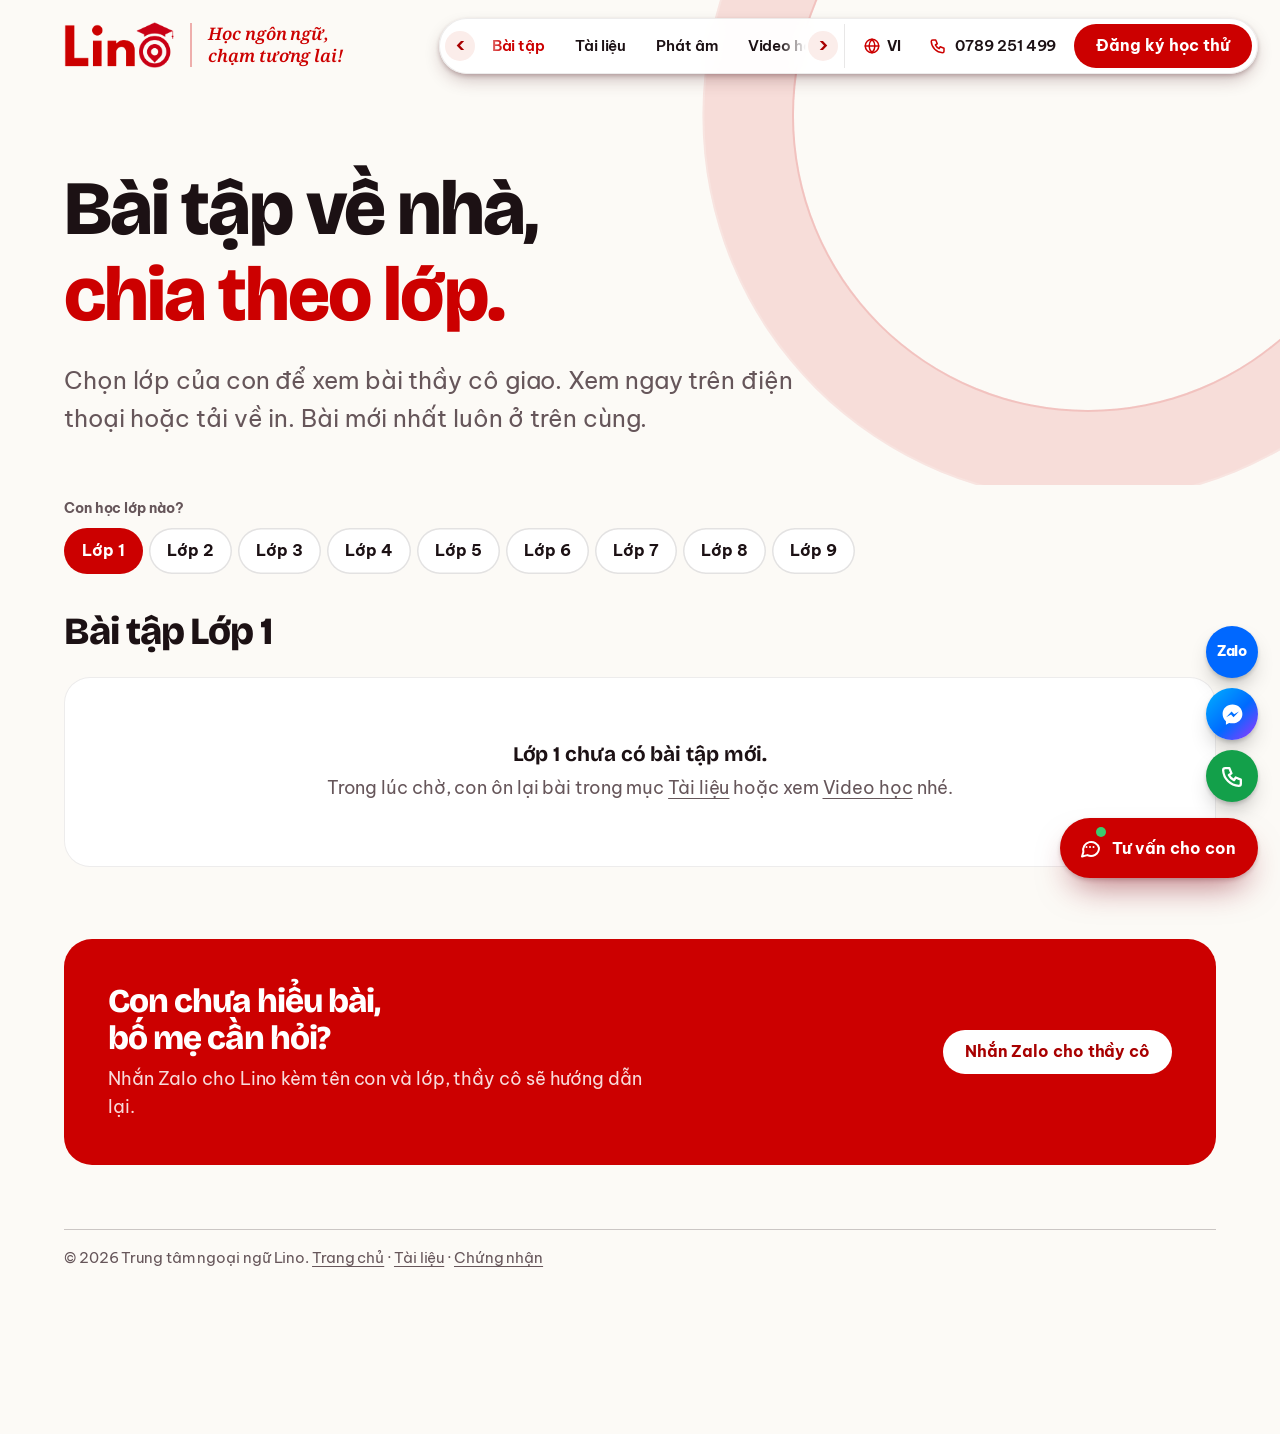
==== commit 0c35d46c: "Thanh menu: đủ 7 mục chính, tự trượt ngang; nút dịch trang sang Anh, Nhật, Hàn, Trung - Mục đang xem" ====
--- a/bai-tap.html
+++ b/bai-tap.html
@@ -21,8 +21,8 @@
 <link rel="preconnect" href="https://fonts.googleapis.com">
 <link rel="preconnect" href="https://fonts.gstatic.com" crossorigin>
 <link href="https://fonts.googleapis.com/css2?family=Be+Vietnam+Pro:wght@400;500;600;700&family=Bricolage+Grotesque:opsz,wght@12..96,500..800&family=Noto+Serif:ital,wght@1,600&display=swap" rel="stylesheet">
-<link rel="stylesheet" href="scrollcraft.css?v=202611172050">
-<link rel="stylesheet" href="site.css?v=202611172050">
+<link rel="stylesheet" href="scrollcraft.css?v=202611182152">
+<link rel="stylesheet" href="site.css?v=202611182152">
 <script>document.documentElement.classList.add('js');</script>
 <style>
   body { background: var(--paper); }
@@ -79,6 +79,18 @@
   .bai p { margin-top: 4px; color: var(--sc-ink-soft); line-height: 1.5; font-size: 0.95rem; }
   .bai__nut { display: flex; gap: 6px; }
   .bai__nut .btn { min-height: 42px; padding: 0 16px; font-size: 0.92rem; }
+  .bai__hinh { position: relative; }
+  .bai__hinh.is-khoa img { filter: blur(5px) saturate(0.7); transform: scale(1.08); }
+  .bai__o { position: absolute; inset: auto 6px 6px auto; width: 26px; height: 26px; border-radius: 50%; display: grid; place-items: center; background: var(--red); color: #fff; }
+  .bai__o svg { width: 14px; height: 14px; }
+  .bai__phi { display: inline-flex; align-items: center; gap: 4px; padding: 2px 9px; border-radius: 999px; background: #FFF2D6; color: #8A5300; }
+  .bai__phi svg { width: 12px; height: 12px; }
+  .bai__da { padding: 2px 9px; border-radius: 999px; background: #E3F5EA; color: #13803D; }
+  .bai--khoa { box-shadow: 0 1px 2px hsl(352 55% 18% / 0.06), inset 0 0 0 1.5px #F4D7A4; }
+  .btn--mua svg { width: 16px; height: 16px; }
+  .btn--cho { background: #FFF2D6; color: #8A5300; }
+  .bt__mua { margin-top: 14px; color: var(--sc-ink-soft); font-size: 0.92rem; }
+  .bt__mua button { border: 0; background: none; padding: 0; color: var(--red); font: inherit; font-weight: 700; text-decoration: underline; cursor: pointer; }
   .hoi { margin-top: clamp(2.5rem, 6vw, 4.5rem); display: grid; grid-template-columns: minmax(0, 1fr) auto; gap: var(--sc-5); align-items: center;
     padding: clamp(1.5rem, 3.5vw, 2.75rem); border-radius: 28px; background: var(--red); color: #fff; }
   .hoi h2 { font-size: clamp(1.5rem, 2.6vw, 2.3rem); max-width: 20ch; }
@@ -118,11 +130,17 @@
 
 <nav class="dock" aria-label="Điều hướng">
   <div class="dock__links">
-    <a href="/">Trang chủ</a>
-    <a href="/bai-tap" aria-current="page">Bài tập</a>
-    <a href="/tai-lieu">Tài liệu</a>
-    <a href="/phat-am">Luyện phát âm</a>
-    <a href="/video-hoc">Video học</a>
+    <button class="dock__mui dock__mui--lui" type="button" tabindex="-1" aria-hidden="true" hidden>‹</button>
+    <div class="dock__truot" data-lenis-prevent>
+      <a href="/" data-home>Trang chủ</a>
+      <a href="/bai-tap" aria-current="page">Bài tập</a>
+      <a href="/tai-lieu">Tài liệu</a>
+      <a href="/phat-am">Phát âm</a>
+      <a href="/video-hoc">Video học</a>
+      <a href="/lo-trinh">Lộ trình</a>
+      <a href="/chung-nhan">Chứng nhận</a>
+    </div>
+    <button class="dock__mui dock__mui--toi" type="button" tabindex="-1" aria-hidden="true" hidden>›</button>
   </div>
   <button class="dock__menu" type="button" aria-expanded="false" aria-controls="menu">
     <svg viewBox="0 0 24 24" fill="none" stroke="currentColor" stroke-width="2.2" stroke-linecap="round" aria-hidden="true"><path d="M4 7h16M4 12h16M4 17h10"/></svg>Menu
@@ -141,6 +159,7 @@
     <a href="/tai-lieu">Tài liệu bài tập <small>Theo độ tuổi</small></a>
     <a href="/phat-am">Luyện phát âm cùng con <small>5 phút mỗi tối</small></a>
     <a href="/video-hoc">Video học cùng con <small>Kênh YouTube Lino</small></a>
+    <a href="/lo-trinh">Lộ trình chứng chỉ <small>Cambridge, IELTS, TOEIC, JLPT</small></a>
     <a href="/chung-nhan">Chứng nhận <small>Giấy phép, chứng chỉ</small></a>
     <a href="/#dang-ky">Đăng ký học thử <small>Nhắn Zalo hoặc gọi</small></a>
   </nav>
@@ -175,20 +194,53 @@
   </section>
 </main>
 
-<script src="chinh-sua/ap-dung.js?v=202611172050"></script>
-<script src="tep-chung.js?v=202611172050"></script>
-<script src="data/cau-hinh.js?v=202611172050"></script>
+<script src="chinh-sua/ap-dung.js?v=202611182152"></script>
+<script src="trang-tri.js?v=202611182152"></script>
+<script src="tep-chung.js?v=202611182152"></script>
+<script src="mua.js?v=202611182152"></script>
+<script src="data/cau-hinh.js?v=202611182152"></script>
 <script src="vendor/lenis.min.js"></script>
-<script src="scrollcraft.js?v=202611172050"></script>
-<script src="site.js?v=202611172050"></script>
+<script src="scrollcraft.js?v=202611182152"></script>
+<script src="site.js?v=202611182152"></script>
+<script src="thanh-cong-cu.js?v=202611182152"></script>
 <script>
 ScrollCraft.mount(document.body);
 (function () {
-  var L = window.LinoTep, el = document.getElementById('noi-dung'), seg = document.getElementById('lop');
+  var L = window.LinoTep, M = window.LinoMua, el = document.getElementById('noi-dung'), seg = document.getElementById('lop');
   var D = null, chon = 1, KHOA = 'lino-lop';
   var h = /lop-(\d)/.exec(location.hash);
   try { chon = h ? +h[1] : (+localStorage.getItem(KHOA) || 1); } catch (e) { chon = h ? +h[1] : 1; }
   if (!(chon >= 1 && chon <= 9)) chon = 1;
+  var VIDEO = '<svg viewBox="0 0 40 48" aria-hidden="true"><rect x="2" y="8" width="36" height="32" rx="8" fill="#C4302B"/><path d="M16 17v14l12-7z" fill="#fff"/></svg>';
+  var KHOA_ICON = '<svg viewBox="0 0 24 24" aria-hidden="true"><path fill="currentColor" d="M12 2a5 5 0 0 0-5 5v3H6a2 2 0 0 0-2 2v8a2 2 0 0 0 2 2h12a2 2 0 0 0 2-2v-8a2 2 0 0 0-2-2h-1V7a5 5 0 0 0-5-5zm-3 8V7a3 3 0 1 1 6 0v3H9z"/></svg>';
+
+  function bai(m, anh) {
+    var khoa = m.gia > 0 && !m.mo, cho = khoa && M.choCua(m.id);
+    var hinh;
+    if (m.kieu === 'video') hinh = m.yt ? '<img src="https://i.ytimg.com/vi/' + m.yt + '/mqdefault.jpg" alt="" loading="lazy">' : VIDEO;
+    else hinh = m.kieu === 'anh' || m.nho ? '<img src="' + L.nho(m) + '" alt="" loading="lazy">' : L.bieuTuong(m);
+    var nut, mo;
+    if (khoa) {
+      nut = cho ? '<button class="btn btn--cho" type="button" data-mua="' + m.id + '">Đang chờ xác nhận · Xem mã</button>'
+                : '<button class="btn btn--mua" type="button" data-mua="' + m.id + '">' + KHOA_ICON + 'Mở khoá ' + M.tien(m.gia) + '</button>';
+      mo = '<button class="bai__hinh is-khoa" type="button" data-mua="' + m.id + '" aria-label="Mở khoá ' + L.esc(m.ten) + '">' + hinh + '<span class="bai__o">' + KHOA_ICON + '</span></button>';
+    } else if (m.kieu === 'video') {
+      nut = '<button class="btn" type="button" data-video="' + m.id + '">▶ Xem video</button>';
+      mo = '<button class="bai__hinh" type="button" data-video="' + m.id + '" aria-label="Xem video ' + L.esc(m.ten) + '">' + hinh + '</button>';
+    } else {
+      var xem = m.kieu === 'anh' ? '<button class="btn" type="button" data-anh="' + anh.indexOf(m) + '">Xem ảnh</button>'
+        : m.kieu === 'pdf' ? '<a class="btn" href="' + L.link(m) + '" target="_blank" rel="noopener">Xem</a>' : '';
+      nut = xem + '<a class="btn btn--line" href="' + L.link(m, true) + '">Tải về</a>';
+      mo = m.kieu === 'anh'
+        ? '<button class="bai__hinh" type="button" data-anh="' + anh.indexOf(m) + '" aria-label="Xem ảnh ' + L.esc(m.ten) + '">' + hinh + '</button>'
+        : '<a class="bai__hinh" href="' + L.link(m, m.kieu !== 'pdf') + '"' + (m.kieu === 'pdf' ? ' target="_blank" rel="noopener"' : '') + ' aria-label="Mở ' + L.esc(m.ten) + '">' + hinh + '</a>';
+    }
+    var nhan = m.gia > 0 ? (khoa ? '<span class="bai__phi">' + KHOA_ICON + M.tien(m.gia) + '</span>' : '<span class="bai__da">✓ Đã mở khoá</span>') : '';
+    return '<article class="bai' + (khoa ? ' bai--khoa' : '') + '">' + mo +
+      '<div><span class="bai__ngay">' + (L.moi(m.luc) ? '<span class="bai__moi">Mới</span>' : '') + nhan + 'Giao ngày ' + L.ngay(m.luc) + ' · ' + L.nhan(m) + (m.co ? ' · ' + L.co(m.co) : '') + '</span>' +
+      '<b>' + L.esc(m.ten) + '</b>' + (m.ghi ? '<p>' + L.esc(m.ghi) + '</p>' : '') + '</div>' +
+      '<div class="bai__nut">' + nut + '</div></article>';
+  }
 
   function ve() {
     var ten = D.ten, ds = D.lop[chon] || [];
@@ -196,22 +248,29 @@
       var n = (D.lop[i + 1] || []).filter(function (m) { return L.moi(m.luc); }).length;
       return '<button type="button" data-l="' + (i + 1) + '" aria-pressed="' + (chon === i + 1) + '">' + L.esc(t) + (n ? '<i title="Bài mới trong tuần">' + n + '</i>' : '') + '</button>';
     }).join('');
-    var anh = ds.filter(function (m) { return m.kieu === 'anh'; });
+    var anh = ds.filter(function (m) { return m.kieu === 'anh' && !(m.gia > 0 && !m.mo); });
+    var coPhi = ds.some(function (m) { return m.gia > 0; });
     el.innerHTML = '<div class="bt__dau"><h2>Bài tập ' + L.esc(ten[chon - 1]) + '</h2><span>' + (ds.length ? ds.length + ' bài' : '') + '</span></div>' +
-      (ds.length ? '<div class="bt__ds">' + ds.map(function (m) {
-        var hinh = m.kieu === 'anh' ? '<img src="' + L.nho(m) + '" alt="" loading="lazy">' : L.bieuTuong(m);
-        var xem = m.kieu === 'anh' ? '<button class="btn" type="button" data-anh="' + anh.indexOf(m) + '">Xem ảnh</button>'
-          : m.kieu === 'pdf' ? '<a class="btn" href="' + L.link(m) + '" target="_blank" rel="noopener">Xem</a>' : '';
-        var mo = m.kieu === 'anh'
-          ? '<button class="bai__hinh" type="button" data-anh="' + anh.indexOf(m) + '" aria-label="Xem ảnh ' + L.esc(m.ten) + '">' + hinh + '</button>'
-          : '<a class="bai__hinh" href="' + L.link(m, m.kieu !== 'pdf') + '"' + (m.kieu === 'pdf' ? ' target="_blank" rel="noopener"' : '') + ' aria-label="Mở ' + L.esc(m.ten) + '">' + hinh + '</a>';
-        return '<article class="bai">' + mo +
-          '<div><span class="bai__ngay">' + (L.moi(m.luc) ? '<span class="bai__moi">Mới</span>' : '') + 'Giao ngày ' + L.ngay(m.luc) + ' · ' + L.nhan(m) + ' · ' + L.co(m.co) + '</span>' +
-          '<b>' + L.esc(m.ten) + '</b>' + (m.ghi ? '<p>' + L.esc(m.ghi) + '</p>' : '') + '</div>' +
-          '<div class="bai__nut">' + xem + '<a class="btn btn--line" href="' + L.link(m, true) + '">Tải về</a></div></article>';
-      }).join('') + '</div>'
-      : '<div class="trong"><b>' + L.esc(ten[chon - 1]) + ' chưa có bài tập mới.</b>Trong lúc chờ, con ôn lại bài trong mục <a href="/tai-lieu">Tài liệu</a> hoặc xem <a href="/video-hoc">Video học</a> nhé.</div>');
-    el.onclick = function (e) { var b = e.target.closest('[data-anh]'); if (b) L.xemAnh(anh, +b.getAttribute('data-anh')); };
+      (ds.length ? '<div class="bt__ds">' + ds.map(function (m) { return bai(m, anh); }).join('') + '</div>'
+      : '<div class="trong"><b>' + L.esc(ten[chon - 1]) + ' chưa có bài tập mới.</b>Trong lúc chờ, con ôn lại bài trong mục <a href="/tai-lieu">Tài liệu</a> hoặc xem <a href="/video-hoc">Video học</a> nhé.</div>') +
+      (coPhi ? '<p class="bt__mua">Đã mua trên điện thoại khác? <button type="button" data-khoi-phuc>Mở lại bài đã mua</button></p>' : '');
+    el.onclick = function (e) {
+      var b = e.target.closest('[data-anh]'); if (b) return L.xemAnh(anh, +b.getAttribute('data-anh'));
+      b = e.target.closest('[data-video]');
+      if (b) { var v = tim(b.getAttribute('data-video')); if (v && v.yt) L.xemVideo(v.yt, v.ten); return; }
+      b = e.target.closest('[data-mua]');
+      if (b) { var m = tim(b.getAttribute('data-mua')); if (m) M.moKhoa(m, ten[chon - 1], tai); return; }
+      if (e.target.closest('[data-khoi-phuc]')) M.khoiPhuc(tai);
+    };
+    var dang = seg.querySelector('[aria-pressed="true"]');
+    if (dang && seg.scrollWidth > seg.clientWidth) seg.scrollLeft = dang.offsetLeft - (seg.clientWidth - dang.offsetWidth) / 2;
+  }
+  function tim(id) { return (D.lop[chon] || []).filter(function (m) { return m.id === id; })[0]; }
+  function tai() {
+    return M.kiemTra().then(function () { return L.lay('bai-tap'); }).then(function (d) {
+      D = d || { ten: ['Lớp 1', 'Lớp 2', 'Lớp 3', 'Lớp 4', 'Lớp 5', 'Lớp 6', 'Lớp 7', 'Lớp 8', 'Lớp 9'], lop: {} };
+      ve();
+    });
   }
   seg.addEventListener('click', function (e) {
     var b = e.target.closest('button'); if (!b || !D) return;
@@ -219,10 +278,7 @@
     try { localStorage.setItem(KHOA, chon); history.replaceState(null, '', '#lop-' + chon); } catch (er) {}
     ve();
   });
-  L.lay('bai-tap').then(function (d) {
-    D = d || { ten: ['Lớp 1', 'Lớp 2', 'Lớp 3', 'Lớp 4', 'Lớp 5', 'Lớp 6', 'Lớp 7', 'Lớp 8', 'Lớp 9'], lop: {} };
-    ve();
-  });
+  tai();
   try {
     if (sessionStorage.getItem('gd-mk')) {
       var a = document.createElement('a'); a.className = 'btn quan-ly-nut'; a.href = '/quan-ly#bai-tap'; a.textContent = '＋ Giao bài tập mới';
--- a/site.css
+++ b/site.css
@@ -63,7 +63,44 @@
   transition: opacity 260ms var(--ease), transform 260ms var(--ease);
 }
 .dock.is-away { opacity: 0; transform: translateY(-10px); pointer-events: none; }
-.dock__links { display: flex; gap: 2px; padding-right: 6px; margin-right: 2px; border-right: 1px solid color-mix(in srgb, var(--sc-ink) 10%, transparent); }
+.dock__links { position: relative; display: flex; align-items: center; gap: 2px; min-width: 0; max-width: var(--dock-rong, 620px);
+  padding-right: 6px; margin-right: 2px; border-right: 1px solid color-mix(in srgb, var(--sc-ink) 10%, transparent); }
+.dock__truot { display: flex; gap: 2px; min-width: 0; overflow-x: auto; overscroll-behavior-x: contain; scrollbar-width: none; scroll-snap-type: x proximity; border-radius: 999px; }
+.dock__truot::-webkit-scrollbar { display: none; }
+.dock__truot a { scroll-snap-align: start; }
+.dock__links.is-trai .dock__truot { -webkit-mask-image: linear-gradient(90deg, transparent, #000 26px); mask-image: linear-gradient(90deg, transparent, #000 26px); }
+.dock__links.is-phai .dock__truot { -webkit-mask-image: linear-gradient(90deg, #000 calc(100% - 26px), transparent); mask-image: linear-gradient(90deg, #000 calc(100% - 26px), transparent); }
+.dock__links.is-trai.is-phai .dock__truot { -webkit-mask-image: linear-gradient(90deg, transparent, #000 26px, #000 calc(100% - 26px), transparent); mask-image: linear-gradient(90deg, transparent, #000 26px, #000 calc(100% - 26px), transparent); }
+.dock__mui { flex: none; width: 30px; height: 30px; border: 0; border-radius: 50%; background: var(--blush); color: var(--red-deep); cursor: pointer;
+  font: 700 1.25rem/1 var(--sc-font-text); display: grid; place-items: center; padding: 0 0 3px; transition: background-color 160ms var(--ease), transform 160ms var(--ease); }
+.dock__mui:active { transform: scale(0.92); }
+@media (hover: hover) and (pointer: fine) { .dock__mui:hover { background: color-mix(in srgb, var(--red) 16%, #fff); } }
+
+/* language switcher (thanh-cong-cu.js) */
+.dich { position: relative; }
+.dock__dich { display: inline-flex; align-items: center; gap: 6px; min-height: 44px; padding: 0 12px; border: 0; border-radius: 999px; background: none; cursor: pointer;
+  color: var(--sc-ink); font: 700 0.9rem/1 var(--sc-font-text); }
+.dock__dich svg { width: 18px; height: 18px; color: var(--red); flex: none; }
+.dock__dich[aria-expanded="true"], .dock__dich.is-dich { background: var(--blush); color: var(--red-deep); }
+@media (hover: hover) and (pointer: fine) { .dock__dich:hover { background: color-mix(in srgb, var(--red) 8%, transparent); } }
+.dich__ds { position: absolute; right: 0; top: calc(100% + 10px); z-index: 2; min-width: 200px; display: grid; padding: 6px; border-radius: 16px; background: #fff;
+  box-shadow: 0 18px 40px -12px hsl(352 55% 18% / 0.35), inset 0 0 0 1px color-mix(in srgb, var(--sc-ink) 8%, transparent); }
+.dich__ds button { display: flex; align-items: center; justify-content: space-between; gap: 10px; min-height: 42px; padding: 0 12px; border: 0; border-radius: 10px; background: none;
+  cursor: pointer; font: 600 0.95rem/1 var(--sc-font-text); color: var(--sc-ink); text-align: left; }
+.dich__ds button small { color: var(--sc-ink-soft); font-weight: 600; }
+.dich__ds button[aria-checked="true"] { background: var(--blush); color: var(--red-deep); }
+.dich__ds p { margin: 6px 10px 4px; font-size: 0.74rem; color: var(--sc-ink-soft); line-height: 1.35; }
+@media (hover: hover) and (pointer: fine) { .dich__ds button:hover { background: var(--paper); } }
+.dich__goi { position: fixed; z-index: 70; right: 22px; top: 86px; width: min(320px, calc(100vw - 32px)); padding: 14px 16px; border-radius: 18px; background: #fff;
+  box-shadow: 0 20px 44px -14px hsl(352 55% 18% / 0.4), inset 0 0 0 1px color-mix(in srgb, var(--sc-ink) 8%, transparent); animation: xa-vao 240ms var(--ease); }
+.dich__goi p { font-weight: 600; line-height: 1.4; }
+.dich__goi div { display: flex; gap: 8px; margin-top: 10px; }
+.dich__goi .btn { min-height: 40px; padding: 0 16px; font-size: 0.9rem; }
+/* hide Google's own bar and highlights */
+.goog-te-banner-frame, iframe.skiptranslate, .goog-te-balloon-frame, #goog-gt-tt, .goog-te-spinner-pos, #gt-goc, .VIpgJd-ZVi9od-ORHb-OEVmcd { display: none !important; }
+body { top: 0 !important; }
+.goog-text-highlight { background: none !important; box-shadow: none !important; }
+font[style] { background: none !important; box-shadow: none !important; }
 .dock__links a, .dock__call, .dock__menu {
   display: inline-flex; align-items: center; gap: 8px;
   min-height: 44px; padding: 0 14px; border-radius: 999px; border: 0; background: none; cursor: pointer;
@@ -311,12 +348,60 @@
 }
 @media (prefers-reduced-motion: reduce) { .xa { animation: none; } }
 
-/* mid-size screens: keep the dock clear of the logo now that it has five links */
+/* the menu strip gets whatever room is left beside the logo, and slides */
+.dock { --dock-rong: calc(100vw - 880px); }
 @media (min-width: 861px) and (max-width: 1260px) {
+  .dock { --dock-rong: max(170px, calc(100vw - 740px)); }
   .dock__call { padding-inline: 12px; }
   .dock__call span { display: none; }
-}
-@media (min-width: 861px) and (max-width: 1140px) {
-  .dock__links { display: none; }
-  .dock__menu { display: inline-flex; padding: 0 14px; }
-}
+  .dock__links a { padding: 0 11px; }
+}
+@media (min-width: 1500px) { .dock { --dock-rong: 760px; } }
+@media (max-width: 860px) {
+  .dock__dich { padding: 0 10px; }
+  .dock__dich span { display: none; }
+  .dich__ds { position: fixed; top: auto; left: 16px; right: 16px; bottom: calc(var(--dock-h) + 16px + env(safe-area-inset-bottom, 0px)); min-width: 0; }
+  .dich__goi { top: auto; bottom: calc(var(--dock-h) + 20px); right: 16px; }
+}
+
+/* ------------------------------------------------- paid homework (mua.js) -- */
+.mua { position: fixed; inset: 0; z-index: 92; display: grid; place-items: center; padding: 16px; background: rgb(20 10 12 / 0.55); animation: xa-vao 200ms var(--ease); overflow-y: auto; }
+.mua__hop { position: relative; width: min(100%, 440px); margin: auto; padding: 26px 22px 22px; border-radius: 24px; background: #fff; color: var(--sc-ink); box-shadow: 0 30px 80px rgb(0 0 0 / 0.35); }
+.mua__dong { position: absolute; top: 12px; right: 12px; width: 40px; height: 40px; border: 0; border-radius: 50%; background: var(--paper); cursor: pointer; font-size: 16px; color: var(--sc-ink-soft); }
+.mua__nhan { margin: 0 44px 6px 0; font-size: 0.82rem; font-weight: 700; color: var(--red); text-transform: uppercase; letter-spacing: 0.04em; }
+.mua h2 { font-size: 1.4rem; line-height: 1.25; margin-right: 36px; }
+.mua__gia { margin-top: 6px; font: 700 1.15rem/1.3 var(--sc-font-display); color: var(--red-deep); }
+.mua__form { display: grid; gap: 12px; margin-top: 18px; }
+.mua__form label { display: grid; gap: 6px; font-weight: 600; font-size: 0.92rem; }
+.mua__form label small { font-weight: 500; color: var(--sc-ink-soft); }
+.mua__form input { min-height: 48px; padding: 0 14px; border: 0; border-radius: 12px; background: var(--paper); font: 500 16px/1.2 var(--sc-font-text); color: var(--sc-ink);
+  box-shadow: inset 0 0 0 1.5px color-mix(in srgb, var(--sc-ink) 14%, transparent); }
+.mua__form input:focus-visible { outline: none; box-shadow: inset 0 0 0 2px var(--red); }
+.mua__form .btn { min-height: 50px; margin-top: 4px; }
+.mua__loi { min-height: 1.2em; margin: 0; color: #B00010; font-weight: 600; font-size: 0.9rem; }
+.mua__ghi { margin-top: 12px; color: var(--sc-ink-soft); font-size: 0.86rem; line-height: 1.5; }
+.mua__ghi--to { font-size: 0.98rem; color: var(--sc-ink); }
+.mua__qr { display: grid; justify-items: center; gap: 8px; margin: 16px 0 6px; padding: 14px; border-radius: 18px; background: var(--paper); text-align: center; }
+.mua__qr #mua-qr { min-height: 240px; display: grid; place-items: center; color: var(--sc-ink-soft); font-size: 0.9rem; }
+.mua__qr img { width: 240px; height: 240px; image-rendering: pixelated; background: #fff; border-radius: 10px; }
+.mua__qr p { margin: 0; font-size: 0.88rem; color: var(--sc-ink-soft); line-height: 1.45; }
+.mua__luu { font-weight: 700; font-size: 0.88rem; color: var(--red); }
+.mua__tk { margin: 10px 0 0; display: grid; gap: 2px; }
+.mua__tk > div { display: grid; grid-template-columns: 112px minmax(0, 1fr); gap: 8px; align-items: center; padding: 8px 0; border-bottom: 1px solid color-mix(in srgb, var(--sc-ink) 8%, transparent); }
+.mua__tk dt { color: var(--sc-ink-soft); font-size: 0.86rem; }
+.mua__tk dd { margin: 0; display: flex; align-items: center; justify-content: space-between; gap: 8px; min-width: 0; overflow-wrap: anywhere; }
+.mua__tk dd button { flex: none; min-height: 34px; padding: 0 12px; border: 0; border-radius: 999px; background: var(--blush); color: var(--red-deep); font: 700 0.8rem/1 var(--sc-font-text); cursor: pointer; }
+.mua__nd dd b { color: var(--red-deep); font-size: 1.05rem; letter-spacing: 0.02em; }
+.mua__da { width: 100%; min-height: 52px; margin-top: 16px; }
+.mua__xem { width: 100%; min-height: 50px; margin-top: 14px; }
+.mua .btn--line { width: 100%; margin-top: 14px; white-space: normal; text-align: center; min-height: 48px; }
+.mua__xoay { width: 46px; height: 46px; margin: 18px auto 4px; border-radius: 50%; border: 4px solid var(--blush); border-top-color: var(--red); animation: mua-xoay 900ms linear infinite; }
+@keyframes mua-xoay { to { transform: rotate(360deg); } }
+@media (prefers-reduced-motion: reduce) { .mua__xoay { animation-duration: 3s; } }
+
+/* video player in a dialog */
+.xa--video .xa__khung { width: min(100%, 1100px); }
+.xa__video { position: relative; width: 100%; aspect-ratio: 16 / 9; border-radius: 12px; overflow: hidden; background: #000; }
+.xa__video iframe { position: absolute; inset: 0; width: 100%; height: 100%; border: 0; }
+.mua__tk dd b { white-space: nowrap; }
+@media (max-width: 420px) { .mua__tk > div { grid-template-columns: 92px minmax(0, 1fr); } .mua__tk dd b { font-size: 0.98rem; } }
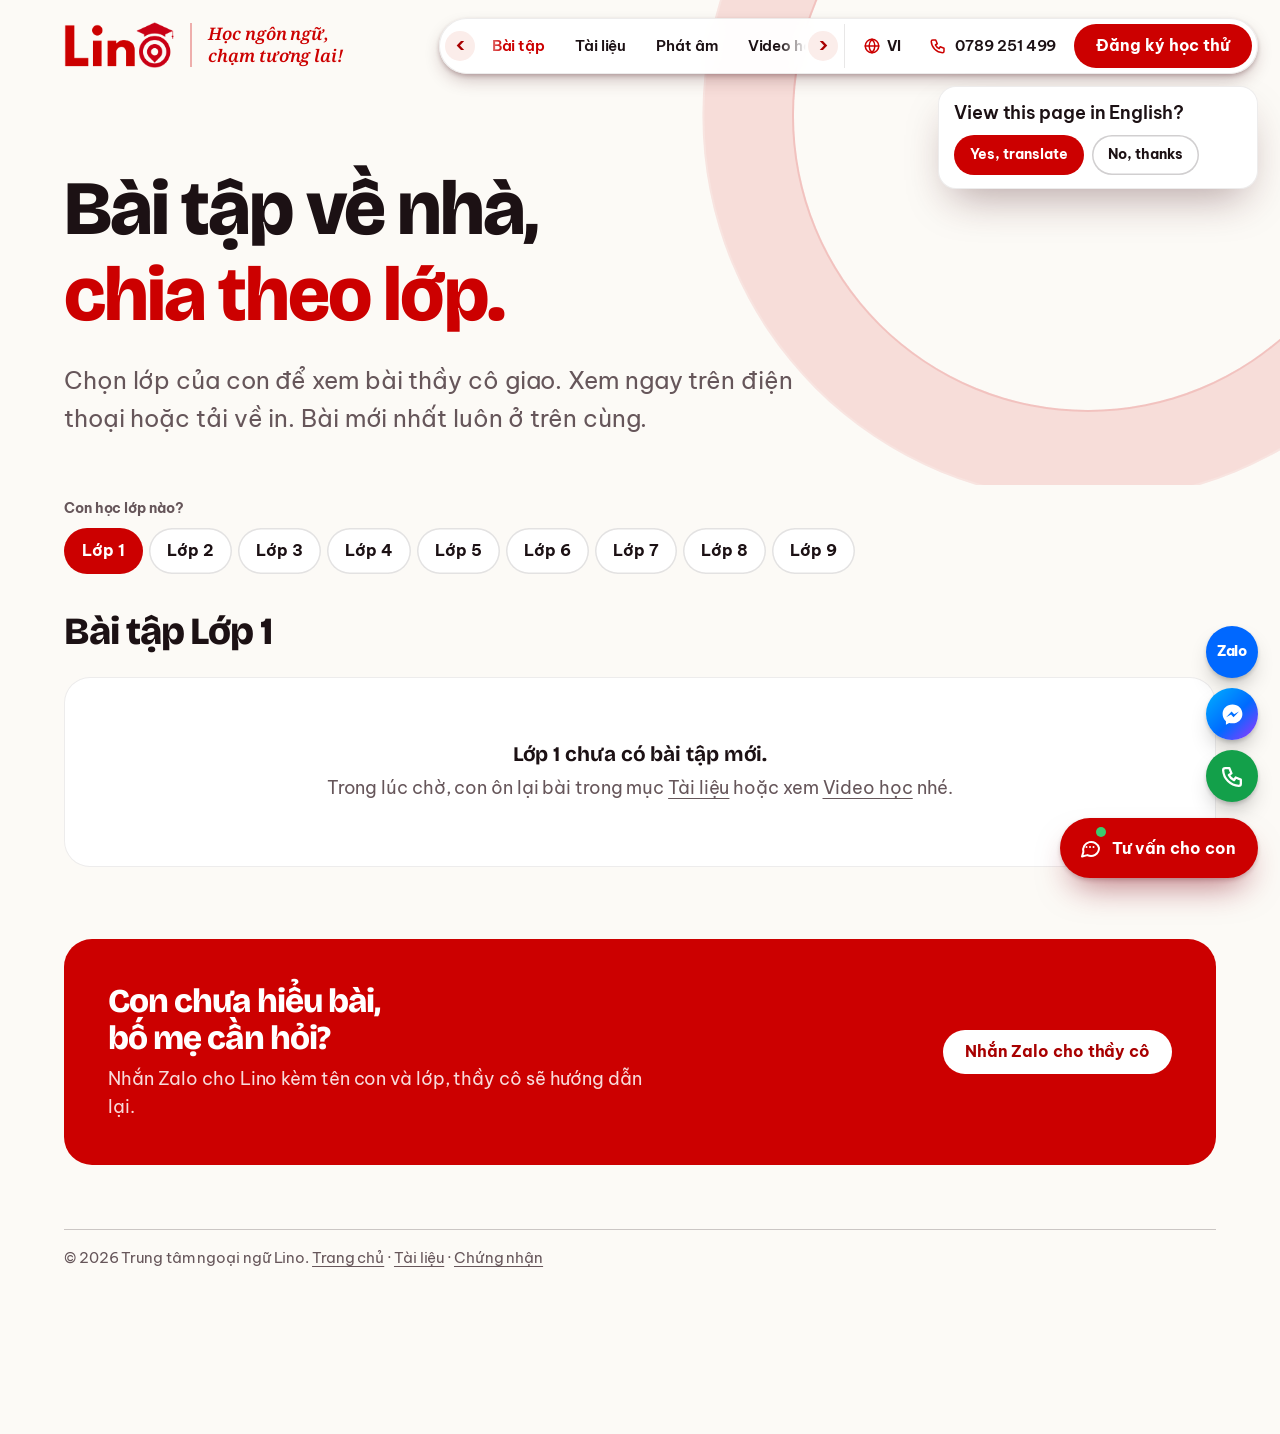
==== commit 8d13f732: "Dịch trang bằng AI của Cloudflare (Anh, Nhật, Hàn, Trung), lưu sẵn bản dịch; sửa tràn khung khi dịch" ====
--- a/bai-tap.html
+++ b/bai-tap.html
@@ -21,8 +21,8 @@
 <link rel="preconnect" href="https://fonts.googleapis.com">
 <link rel="preconnect" href="https://fonts.gstatic.com" crossorigin>
 <link href="https://fonts.googleapis.com/css2?family=Be+Vietnam+Pro:wght@400;500;600;700&family=Bricolage+Grotesque:opsz,wght@12..96,500..800&family=Noto+Serif:ital,wght@1,600&display=swap" rel="stylesheet">
-<link rel="stylesheet" href="scrollcraft.css?v=202611182152">
-<link rel="stylesheet" href="site.css?v=202611182152">
+<link rel="stylesheet" href="scrollcraft.css?v=202611182330">
+<link rel="stylesheet" href="site.css?v=202611182330">
 <script>document.documentElement.classList.add('js');</script>
 <style>
   body { background: var(--paper); }
@@ -194,15 +194,15 @@
   </section>
 </main>
 
-<script src="chinh-sua/ap-dung.js?v=202611182152"></script>
-<script src="trang-tri.js?v=202611182152"></script>
-<script src="tep-chung.js?v=202611182152"></script>
-<script src="mua.js?v=202611182152"></script>
-<script src="data/cau-hinh.js?v=202611182152"></script>
+<script src="chinh-sua/ap-dung.js?v=202611182330"></script>
+<script src="trang-tri.js?v=202611182330"></script>
+<script src="tep-chung.js?v=202611182330"></script>
+<script src="mua.js?v=202611182330"></script>
+<script src="data/cau-hinh.js?v=202611182330"></script>
 <script src="vendor/lenis.min.js"></script>
-<script src="scrollcraft.js?v=202611182152"></script>
-<script src="site.js?v=202611182152"></script>
-<script src="thanh-cong-cu.js?v=202611182152"></script>
+<script src="scrollcraft.js?v=202611182330"></script>
+<script src="site.js?v=202611182330"></script>
+<script src="thanh-cong-cu.js?v=202611182330"></script>
 <script>
 ScrollCraft.mount(document.body);
 (function () {
--- a/site.css
+++ b/site.css
@@ -41,6 +41,9 @@
   transition: background-color 160ms var(--ease), transform 160ms var(--ease), box-shadow 160ms var(--ease);
 }
 .btn svg { width: 18px; height: 18px; flex: none; }
+/* translated pages: long labels wrap inside the screen instead of pushing it wider */
+main .btn { max-width: 100%; }
+html:not([lang="vi"]) main .btn { white-space: normal; text-align: center; padding-block: 10px; }
 .btn:active { transform: scale(0.97); }
 .btn:focus-visible { outline: 2px solid var(--sc-ink); outline-offset: 3px; }
 .btn--line { background: #fff; color: var(--sc-ink); box-shadow: inset 0 0 0 1.5px color-mix(in srgb, var(--sc-ink) 20%, transparent); }
@@ -301,7 +304,8 @@
   .dock__menu { display: inline-flex; padding: 0 12px; }
   .dock__call { padding: 0 12px; }
   .dock__call span { display: none; }
-  .dock .btn { flex: 1; padding-inline: 14px; }
+  .dock .btn { flex: 1; min-width: 0; padding-inline: 14px; }
+  html:not([lang="vi"]) .dock .btn { white-space: normal; text-align: center; font-size: 0.86rem; line-height: 1.15; padding-inline: 10px; }
   .top img { height: 34px; }
   .top { top: 14px; gap: 10px; }
   .top__slogan { padding-left: 10px; font-size: 0.86rem; }
@@ -405,3 +409,6 @@
 .xa__video iframe { position: absolute; inset: 0; width: 100%; height: 100%; border: 0; }
 .mua__tk dd b { white-space: nowrap; }
 @media (max-width: 420px) { .mua__tk > div { grid-template-columns: 92px minmax(0, 1fr); } .mua__tk dd b { font-size: 0.98rem; } }
+.dock__dich.is-dang svg { animation: dich-xoay 1.1s linear infinite; }
+@keyframes dich-xoay { to { transform: rotate(360deg); } }
+@media (prefers-reduced-motion: reduce) { .dock__dich.is-dang svg { animation-duration: 3s; } }
